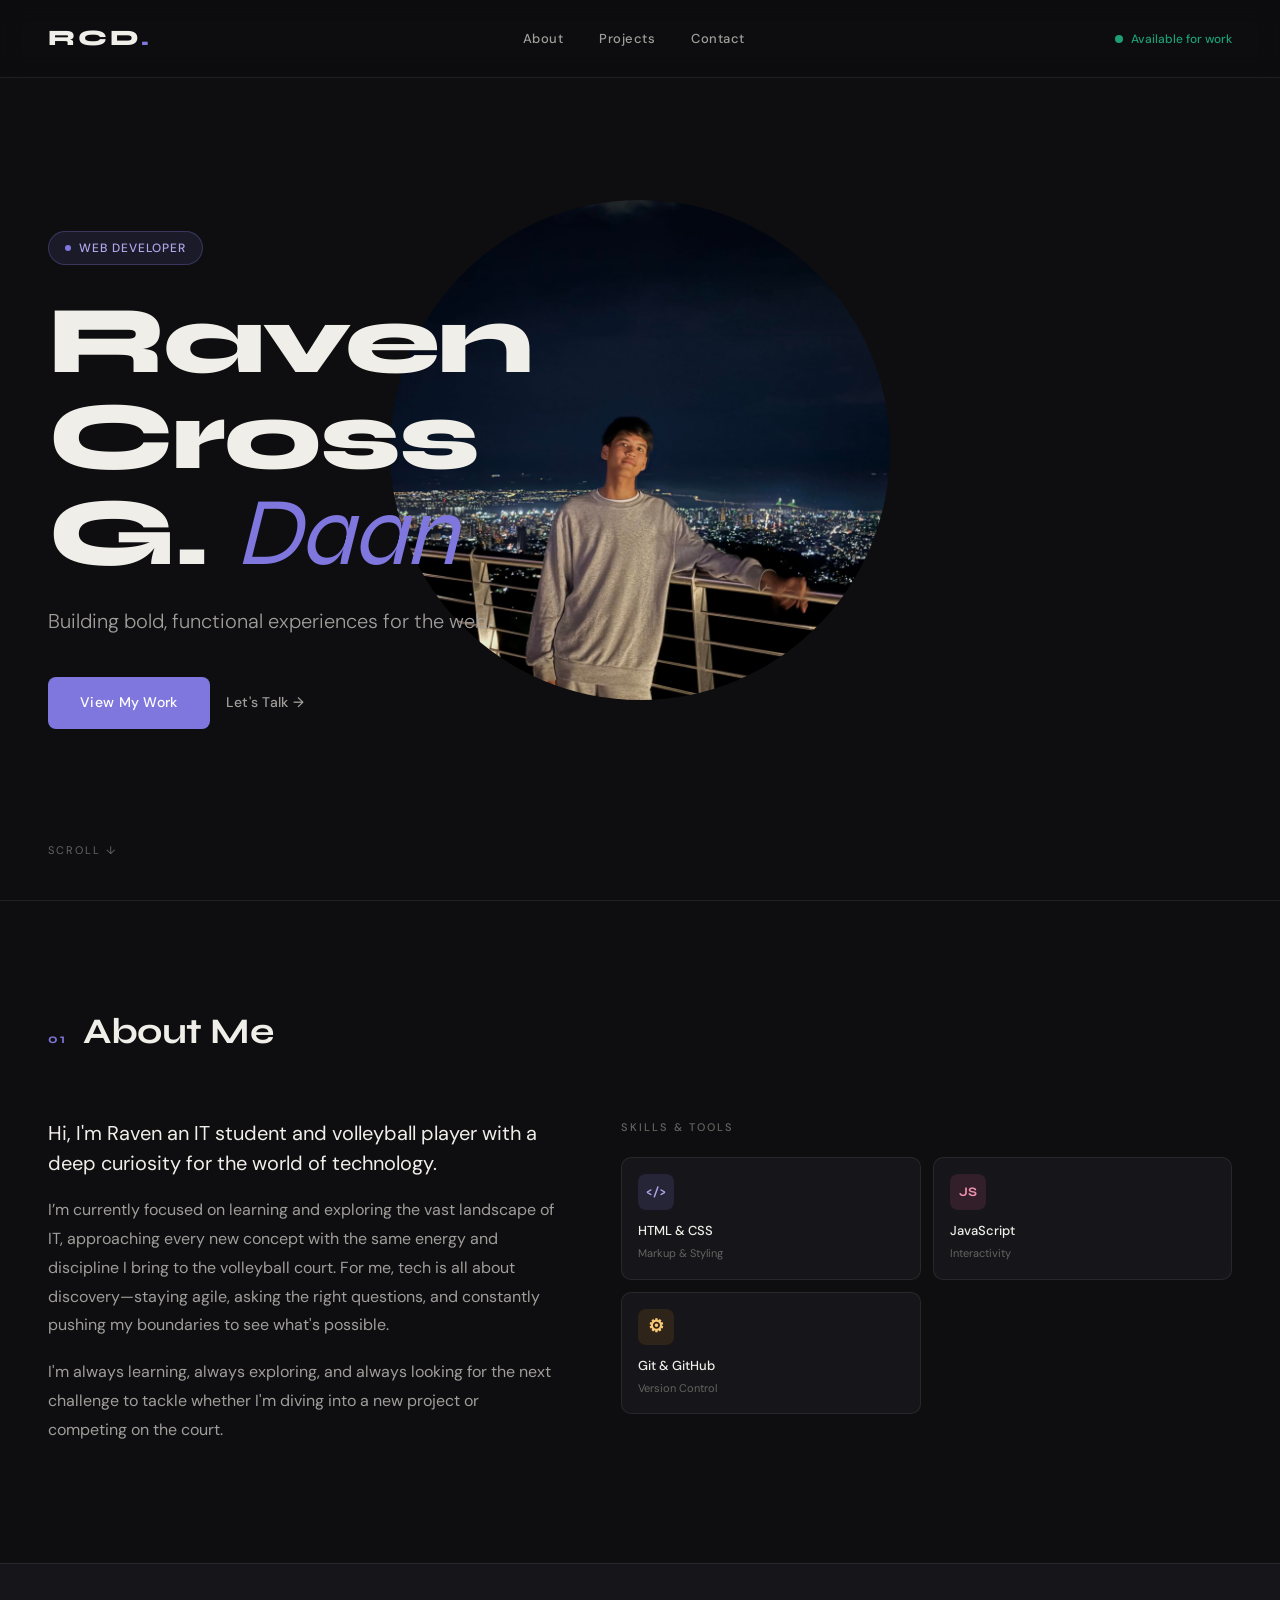
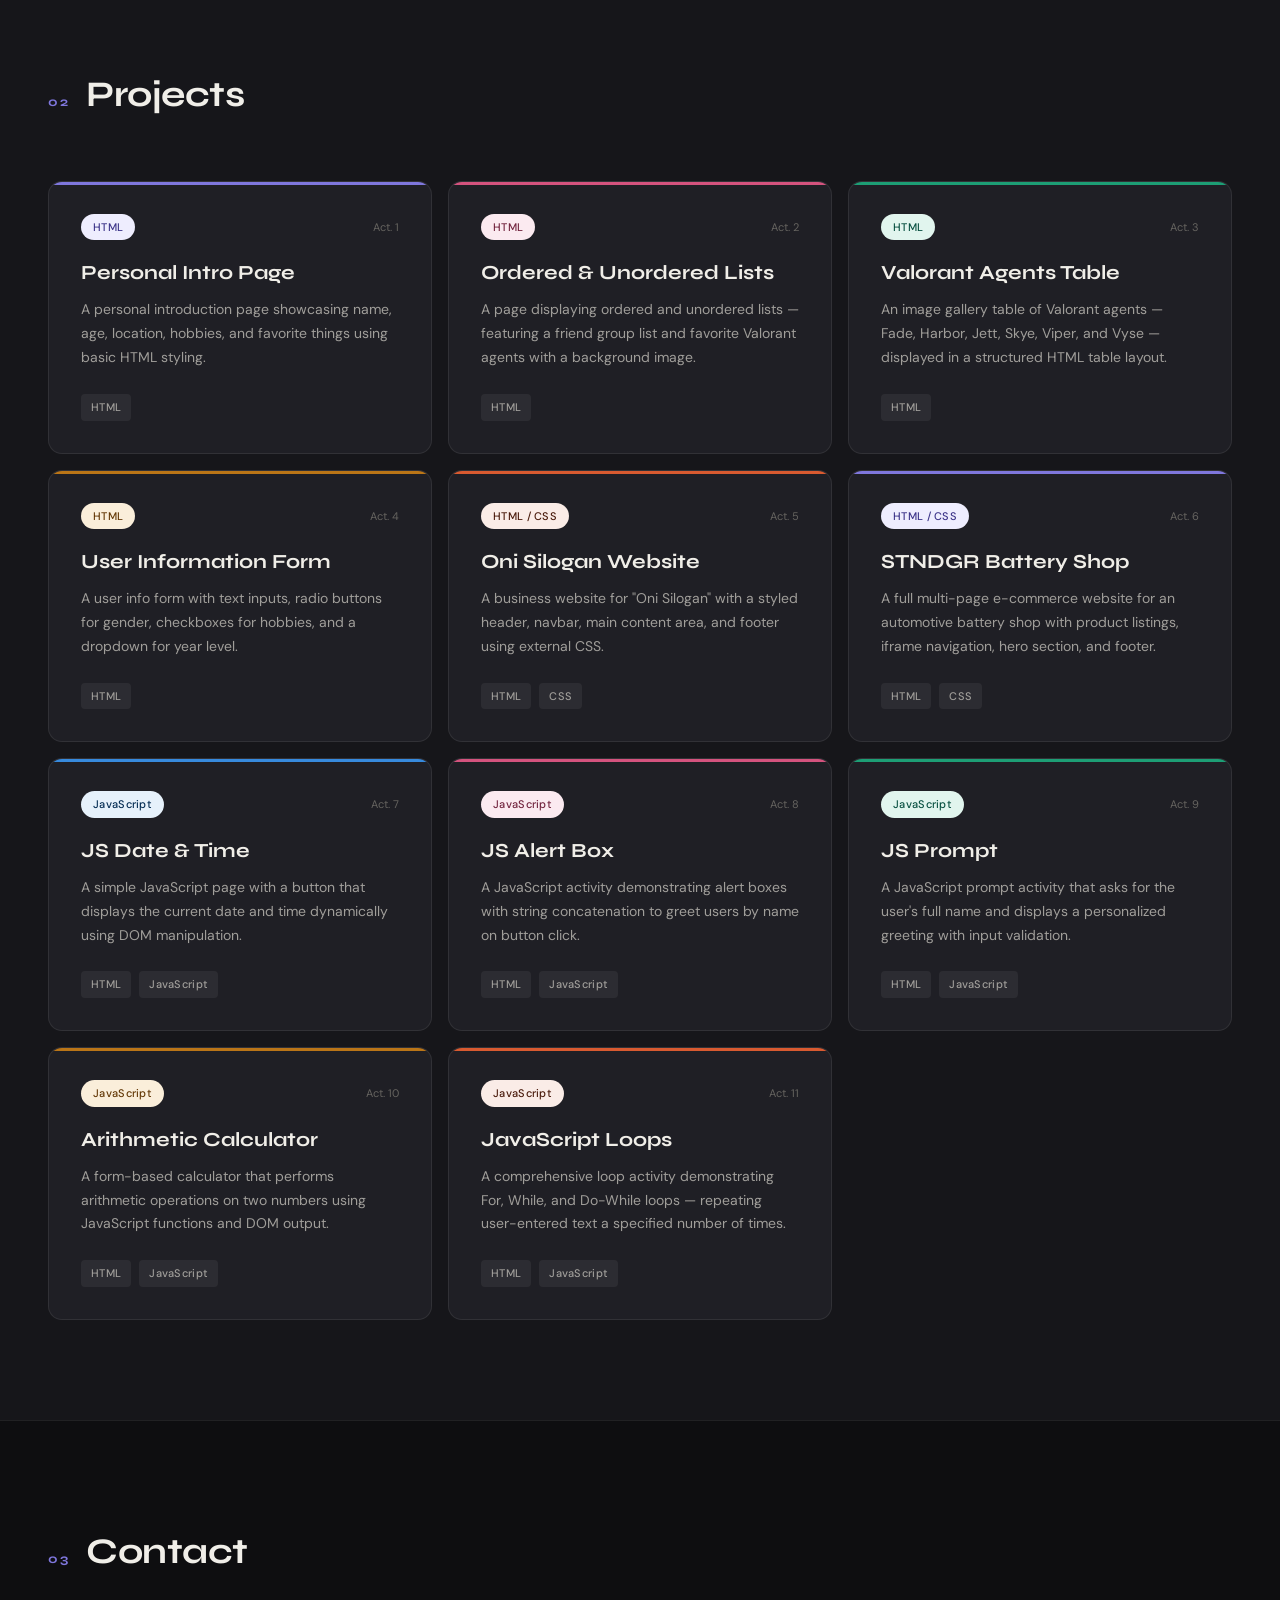
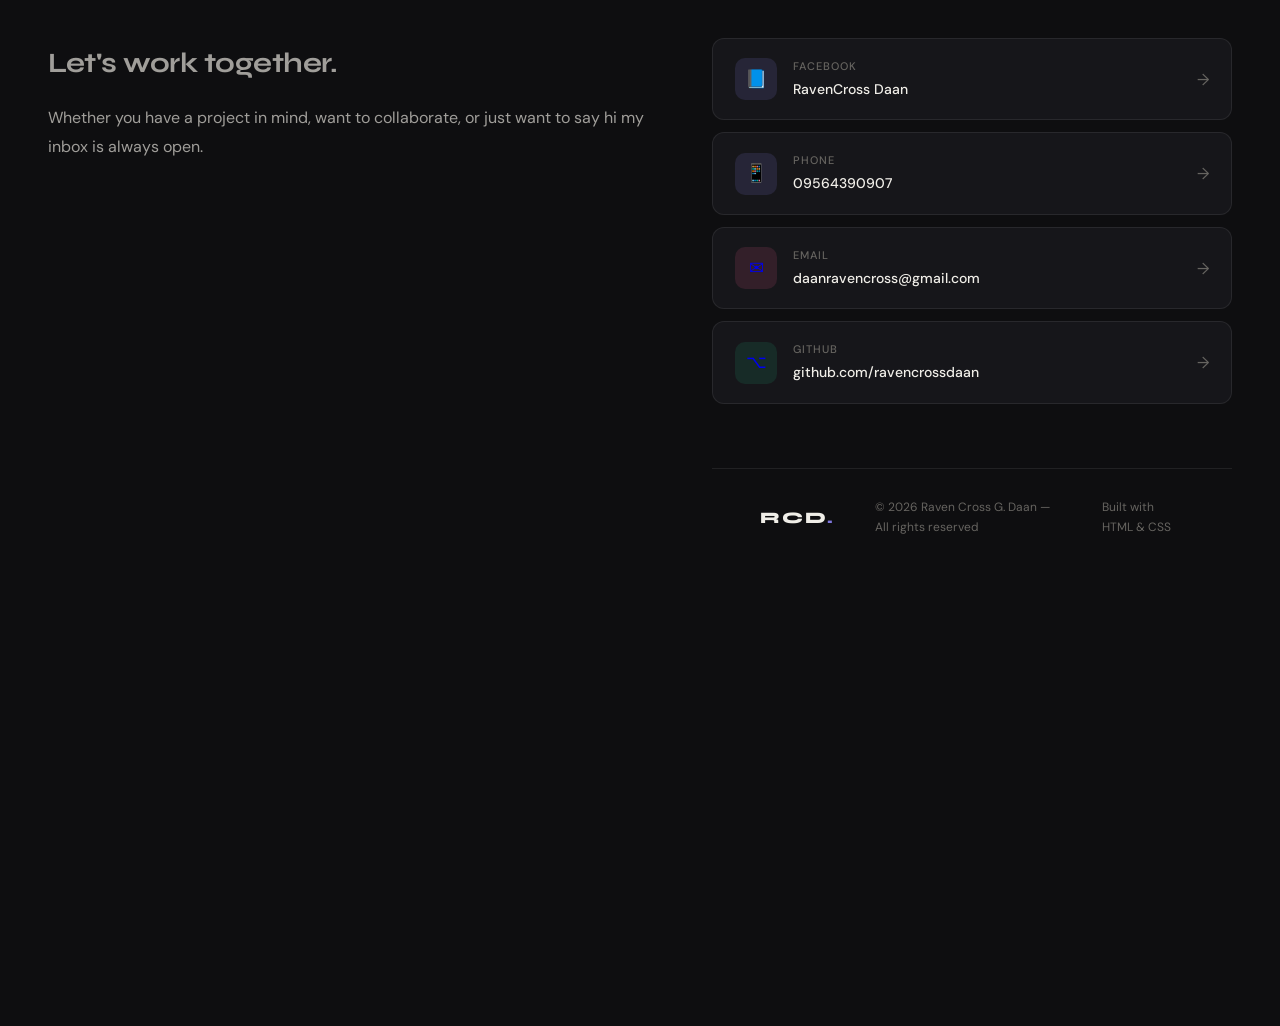
==== index.html @ c7cd6050 "Update index.html" ====
<!DOCTYPE html>
<html lang="en">
<head>
<meta charset="UTF-8">
<meta name="viewport" content="width=device-width, initial-scale=1.0">
<title>Raven Cross G. Daan — Web Developer</title>
<link rel="stylesheet" href="styles.css">
<link href="https://fonts.googleapis.com/css2?family=Syne:wght@400;500;600;700;800&family=DM+Sans:ital,wght@0,300;0,400;0,500;1,300&display=swap" rel="stylesheet">
</head>
<body>

<!-- NAVIGATION -->
<nav class="nav">
  <div class="nav-logo">RCD<span class="nav-dot">.</span></div>
  <div class="nav-links">
    <a href="#about">About</a>
    <a href="#projects">Projects</a>
    <a href="#contact">Contact</a>
  </div>
  <div class="nav-status">
    <span class="status-dot"></span> Available for work
  </div>
</nav>

<!-- HERO -->
<section class="hero" id="home">
  <div class="hero-bg-text">
    <img src="images/profile.jpg" alt="My Photo" style="width: 500px; height: 500px; border-radius: 200%; object-fit: cover;">
</div>
  <div class="hero-inner">
    <div class="hero-tag">
      <span class="tag-dot"></span> Web Developer
    </div>
    <h1 class="hero-title">
      <span class="line-1">Raven Cross</span>
      <span class="line-2">G. <em>Daan</em></span>
    </h1>
    <p class="hero-sub">Building bold, functional experiences for the web.</p>
    <div class="hero-actions">
      <a href="#projects" class="btn-main">View My Work</a>
      <a href="#contact" class="btn-ghost">Let's Talk →</a>
    </div>
  </div>
  <div class="hero-scroll-hint">scroll ↓</div>
</section>

<!-- ABOUT -->
<section class="section about-section" id="about">
  <div class="section-header">
    <span class="section-num">01</span>
    <h2 class="section-title">About Me</h2>
  </div>
  <div class="about-grid">
    <div class="about-text">
      <p class="about-lead">Hi, I'm Raven an IT student and volleyball player with a deep curiosity for the world of technology.</p>
      <p>I’m currently focused on learning and exploring the vast landscape of IT, approaching every new concept with the same energy and discipline I bring to the volleyball court. For me, tech is all about discovery—staying agile, asking the right questions, and constantly pushing my boundaries to see what's possible.</p>
      <p>I'm always learning, always exploring, and always looking for the next challenge to tackle whether I'm diving into a new project or competing on the court.</p>
    </div>
    <div class="skills-panel">
      <div class="skills-label">Skills & Tools</div>
      <div class="skills-grid">
        <div class="skill-item">
          <div class="skill-icon sk-purple">&#60;/&#62;</div>
          <div class="skill-name">HTML & CSS</div>
          <div class="skill-desc">Markup & Styling</div>
        </div>
        <div class="skill-item">
          <div class="skill-icon sk-pink">JS</div>
          <div class="skill-name">JavaScript</div>
          <div class="skill-desc">Interactivity</div>
        </div>
        <div class="skill-item">
          <div class="skill-icon sk-amber">⚙</div>
          <div class="skill-name">Git & GitHub</div>
          <div class="skill-desc">Version Control</div>
        </div>
      </div>
    </div>
  </div>
</section>

<!-- PROJECTS -->
<section class="section projects-section" id="projects">
  <div class="section-header">
    <span class="section-num">02</span>
    <h2 class="section-title">Projects</h2>
  </div>
  <div class="projects-grid">

    <a href="activity1.html" class="project-card">
      <div class="project-accent" style="background:#7F77DD;"></div>
      <div class="project-meta">
        <span class="project-tag" style="background:#EEEDFE;color:#3C3489;">HTML</span>
        <span class="project-year">Act. 1</span>
      </div>
      <h3 class="project-title">Personal Intro Page</h3>
      <p class="project-desc">A personal introduction page showcasing name, age, location, hobbies, and favorite things using basic HTML styling.</p>
      <div class="project-stack"><span>HTML</span></div>
    </a>

    <a href="activity2.html" class="project-card">
      <div class="project-accent" style="background:#D4537E;"></div>
      <div class="project-meta">
        <span class="project-tag" style="background:#FBEAF0;color:#72243E;">HTML</span>
        <span class="project-year">Act. 2</span>
      </div>
      <h3 class="project-title">Ordered & Unordered Lists</h3>
      <p class="project-desc">A page displaying ordered and unordered lists — featuring a friend group list and favorite Valorant agents with a background image.</p>
      <div class="project-stack"><span>HTML</span></div>
    </a>

    <a href="activity3.html" class="project-card">
      <div class="project-accent" style="background:#1D9E75;"></div>
      <div class="project-meta">
        <span class="project-tag" style="background:#E1F5EE;color:#085041;">HTML</span>
        <span class="project-year">Act. 3</span>
      </div>
      <h3 class="project-title">Valorant Agents Table</h3>
      <p class="project-desc">An image gallery table of Valorant agents — Fade, Harbor, Jett, Skye, Viper, and Vyse — displayed in a structured HTML table layout.</p>
      <div class="project-stack"><span>HTML</span></div>
    </a>

    <a href="activity4.html" class="project-card">
      <div class="project-accent" style="background:#BA7517;"></div>
      <div class="project-meta">
        <span class="project-tag" style="background:#FAEEDA;color:#633806;">HTML</span>
        <span class="project-year">Act. 4</span>
      </div>
      <h3 class="project-title">User Information Form</h3>
      <p class="project-desc">A user info form with text inputs, radio buttons for gender, checkboxes for hobbies, and a dropdown for year level.</p>
      <div class="project-stack"><span>HTML</span></div>
    </a>

    <a href="activity5.html" class="project-card">
      <div class="project-accent" style="background:#D85A30;"></div>
      <div class="project-meta">
        <span class="project-tag" style="background:#FAECE7;color:#4A1B0C;">HTML / CSS</span>
        <span class="project-year">Act. 5</span>
      </div>
      <h3 class="project-title">Oni Silogan Website</h3>
      <p class="project-desc">A business website for "Oni Silogan" with a styled header, navbar, main content area, and footer using external CSS.</p>
      <div class="project-stack"><span>HTML</span><span>CSS</span></div>
    </a>

    <a href="activity6.html" class="project-card">
      <div class="project-accent" style="background:#7F77DD;"></div>
      <div class="project-meta">
        <span class="project-tag" style="background:#EEEDFE;color:#3C3489;">HTML / CSS</span>
        <span class="project-year">Act. 6</span>
      </div>
      <h3 class="project-title">STNDGR Battery Shop</h3>
      <p class="project-desc">A full multi-page e-commerce website for an automotive battery shop with product listings, iframe navigation, hero section, and footer.</p>
      <div class="project-stack"><span>HTML</span><span>CSS</span></div>
    </a>

    <a href="activity7.html" class="project-card">
      <div class="project-accent" style="background:#378ADD;"></div>
      <div class="project-meta">
        <span class="project-tag" style="background:#E6F1FB;color:#042C53;">JavaScript</span>
        <span class="project-year">Act. 7</span>
      </div>
      <h3 class="project-title">JS Date & Time</h3>
      <p class="project-desc">A simple JavaScript page with a button that displays the current date and time dynamically using DOM manipulation.</p>
      <div class="project-stack"><span>HTML</span><span>JavaScript</span></div>
    </a>

    <a href="activity8.html" class="project-card">
      <div class="project-accent" style="background:#D4537E;"></div>
      <div class="project-meta">
        <span class="project-tag" style="background:#FBEAF0;color:#72243E;">JavaScript</span>
        <span class="project-year">Act. 8</span>
      </div>
      <h3 class="project-title">JS Alert Box</h3>
      <p class="project-desc">A JavaScript activity demonstrating alert boxes with string concatenation to greet users by name on button click.</p>
      <div class="project-stack"><span>HTML</span><span>JavaScript</span></div>
    </a>

    <a href="activity9.html" class="project-card">
      <div class="project-accent" style="background:#1D9E75;"></div>
      <div class="project-meta">
        <span class="project-tag" style="background:#E1F5EE;color:#085041;">JavaScript</span>
        <span class="project-year">Act. 9</span>
      </div>
      <h3 class="project-title">JS Prompt</h3>
      <p class="project-desc">A JavaScript prompt activity that asks for the user's full name and displays a personalized greeting with input validation.</p>
      <div class="project-stack"><span>HTML</span><span>JavaScript</span></div>
    </a>

    <a href="activity10.html" class="project-card">
      <div class="project-accent" style="background:#BA7517;"></div>
      <div class="project-meta">
        <span class="project-tag" style="background:#FAEEDA;color:#633806;">JavaScript</span>
        <span class="project-year">Act. 10</span>
      </div>
      <h3 class="project-title">Arithmetic Calculator</h3>
      <p class="project-desc">A form-based calculator that performs arithmetic operations on two numbers using JavaScript functions and DOM output.</p>
      <div class="project-stack"><span>HTML</span><span>JavaScript</span></div>
    </a>

    <a href="activity11.html" class="project-card">
      <div class="project-accent" style="background:#D85A30;"></div>
      <div class="project-meta">
        <span class="project-tag" style="background:#FAECE7;color:#4A1B0C;">JavaScript</span>
        <span class="project-year">Act. 11</span>
      </div>
      <h3 class="project-title">JavaScript Loops</h3>
      <p class="project-desc">A comprehensive loop activity demonstrating For, While, and Do-While loops — repeating user-entered text a specified number of times.</p>
      <div class="project-stack"><span>HTML</span><span>JavaScript</span></div>
    </a>

  </div>
</section>

<!-- CONTACT -->
<section class="section contact-section" id="contact">
  <div class="section-header">
    <span class="section-num">03</span>
    <h2 class="section-title">Contact</h2>
  </div>
  <div class="contact-grid">
    <div class="contact-text">
      <p class="contact-lead">Let's work together.</p>
      <p>Whether you have a project in mind, want to collaborate, or just want to say hi my inbox is always open.</p>
    </div>

<div class="contact-links">
  <a href="https://www.facebook.com/ravencross.daan" target="_blank" class="contact-card">
    <div class="contact-icon ci-purple">📘</div>
    <div class="contact-info">
      <span class="contact-label">Facebook</span>
      <span class="contact-value">RavenCross Daan</span>
    </div>
    <div class="contact-arrow">→</div>
  </a>
  <a href="tel:09564390907" class="contact-card">
    <div class="contact-icon ci-purple">📱</div>
    <div class="contact-info">
      <span class="contact-label">Phone</span>
      <span class="contact-value">09564390907</span>
    </div>
    <div class="contact-arrow">→</div>
  </a>
  <a href="mailto:daanravencross@gmail.com" class="contact-card">
    <div class="contact-icon ci-pink">✉</div>
    <div class="contact-info">
      <span class="contact-label">Email</span>
      <span class="contact-value">daanravencross@gmail.com</span>
    </div>
    <div class="contact-arrow">→</div>
  </a>
  <a href="https://github.com/ravencrossdaan" target="_blank" class="contact-card">
    <div class="contact-icon ci-teal">⌥</div>
    <div class="contact-info">
      <span class="contact-label">GitHub</span>
      <span class="contact-value">github.com/ravencrossdaan</span>
    </div>
    <div class="contact-arrow">→</div>
  </a>
</div>
    <div class="map-wrapper">
  <iframe src="https://www.google.com/maps/embed?pb=!1m18!1m12!1m3!1d3927.8048504054173!2d123.67269767479523!3d10.115054189996277!2m3!1f0!2f0!3f0!3m2!1i1024!2i768!4f13.1!3m3!1m2!1s0x33a97dbc91348647%3A0x1db8b94921f62734!2sSTNDGR%20BATTERY%20SHOP!5e0!3m2!1sen!2sph!4v1778658254112!5m2!1sen!2sph" width="600" height="450" style="border:0;" allowfullscreen="" loading="lazy" referrerpolicy="no-referrer-when-downgrade"></iframe>
</div>
<!-- FOOTER -->
<footer class="footer">
  <div class="footer-inner">
    <span class="footer-logo">RCD<span class="nav-dot">.</span></span>
    <span class="footer-copy">© 2026 Raven Cross G. Daan — All rights reserved</span>
    <span class="footer-made">Built with HTML & CSS</span>
  </div>
</footer>
    
<script>
  // Smooth scroll
  document.querySelectorAll('a[href^="#"]').forEach(a => {
    a.addEventListener('click', e => {
      e.preventDefault();
      document.querySelector(a.getAttribute('href')).scrollIntoView({ behavior: 'smooth' });
    });
  });

  // Fade-in on scroll
  const observer = new IntersectionObserver((entries) => {
    entries.forEach(e => { if (e.isIntersecting) e.target.classList.add('visible'); });
  }, { threshold: 0.1 });
  document.querySelectorAll('.section, .project-card, .skill-item, .contact-card').forEach(el => {
    el.classList.add('fade-in');
    observer.observe(el);
  });
</script>

</body>
</html>
---- styles.css ----
/* ===========================
   RAVEN CROSS G. DAAN — PORTFOLIO
   styles.css
=========================== */

/* RESET & BASE */
*, *::before, *::after { margin: 0; padding: 0; box-sizing: border-box; }

:root {
  --purple:    #7F77DD;
  --purple-lt: #EEEDFE;
  --purple-dk: #3C3489;
  --pink:      #D4537E;
  --pink-lt:   #FBEAF0;
  --pink-dk:   #72243E;
  --teal:      #1D9E75;
  --teal-lt:   #E1F5EE;
  --teal-dk:   #085041;
  --amber:     #BA7517;
  --amber-lt:  #FAEEDA;
  --coral:     #D85A30;
  --coral-lt:  #FAECE7;
  --blue:      #378ADD;
  --blue-lt:   #E6F1FB;
  --bg:        #0e0e10;
  --bg2:       #16161a;
  --bg3:       #1f1f25;
  --border:    rgba(255,255,255,0.08);
  --text:      #f0eee8;
  --text-muted:#a09e9a;
  --text-dim:  #666460;
}

html { scroll-behavior: smooth; }

body {
  font-family: 'DM Sans', sans-serif;
  background: var(--bg);
  color: var(--text);
  line-height: 1.7;
  font-size: 16px;
  overflow-x: hidden;
}

/* SCROLL BAR */
::-webkit-scrollbar { width: 4px; }
::-webkit-scrollbar-track { background: var(--bg); }
::-webkit-scrollbar-thumb { background: var(--purple); border-radius: 2px; }

/* ===========================
   NAVIGATION
=========================== */
.nav {
  position: fixed;
  top: 0; left: 0; right: 0;
  z-index: 100;
  display: flex;
  align-items: center;
  justify-content: space-between;
  padding: 20px 48px;
  background: rgba(14,14,16,0.85);
  backdrop-filter: blur(12px);
  border-bottom: 0.5px solid var(--border);
}

.nav-logo {
  font-family: 'Syne', sans-serif;
  font-size: 22px;
  font-weight: 800;
  letter-spacing: 3px;
  color: var(--text);
}

.nav-dot { color: var(--purple); }

.nav-links {
  display: flex;
  gap: 36px;
}

.nav-links a {
  font-size: 13px;
  font-weight: 500;
  color: var(--text-muted);
  text-decoration: none;
  letter-spacing: 0.5px;
  transition: color 0.2s;
}

.nav-links a:hover { color: var(--text); }

.nav-status {
  display: flex;
  align-items: center;
  gap: 8px;
  font-size: 12px;
  color: var(--teal);
  font-weight: 500;
}

.status-dot {
  width: 8px;
  height: 8px;
  background: var(--teal);
  border-radius: 50%;
  animation: pulse 2s infinite;
}

@keyframes pulse {
  0%, 100% { opacity: 1; transform: scale(1); }
  50%       { opacity: 0.5; transform: scale(1.3); }
}

/* ===========================
   HERO
=========================== */
.hero-bg-text {
    display: flex;
    justify-content: center;
    align-items: center;
}
.hero {
  position: relative;
  min-height: 100vh;
  display: flex;
  align-items: center;
  padding: 140px 48px 80px;
  overflow: hidden;
}

.hero-bg-text {
  position: absolute;
  left: 50%;                  
  transform: translate(-50%, -50%);  
  top: 50%;
  font-family: 'Syne', sans-serif;
  font-size: 280px;
  font-weight: 800;
  color: rgba(127,119,221,0.04);
  letter-spacing: -10px;
  user-select: none;
  pointer-events: none;
  line-height: 1;
}

.hero-inner { position: relative; z-index: 2; max-width: 800px; }

.hero-tag {
  display: inline-flex;
  align-items: center;
  gap: 8px;
  background: rgba(127,119,221,0.12);
  border: 0.5px solid rgba(127,119,221,0.3);
  color: #AFA9EC;
  font-size: 12px;
  font-weight: 500;
  padding: 6px 16px;
  border-radius: 20px;
  margin-bottom: 28px;
  letter-spacing: 1px;
  text-transform: uppercase;
}

.tag-dot {
  width: 6px; height: 6px;
  background: var(--purple);
  border-radius: 50%;
}

.hero-title {
  font-family: 'Syne', sans-serif;
  font-size: clamp(52px, 8vw, 96px);
  font-weight: 800;
  line-height: 1.0;
  letter-spacing: -2px;
  margin-bottom: 24px;
}

.hero-title .line-1 { display: block; color: var(--text); }

.hero-title .line-2 {
  display: block;
  color: var(--text);
}

.hero-title em {
  font-style: italic;
  font-weight: 400;
  color: var(--purple);
}

.hero-sub {
  font-size: 20px;
  color: var(--text-muted);
  font-weight: 300;
  margin-bottom: 40px;
  max-width: 480px;
  line-height: 1.6;
}

.hero-actions { display: flex; gap: 16px; align-items: center; }

.btn-main {
  background: var(--purple);
  color: white;
  padding: 14px 32px;
  border-radius: 8px;
  font-size: 14px;
  font-weight: 500;
  text-decoration: none;
  letter-spacing: 0.3px;
  transition: background 0.2s, transform 0.2s;
  display: inline-block;
}

.btn-main:hover { background: #534AB7; transform: translateY(-2px); }

.btn-ghost {
  color: var(--text-muted);
  font-size: 14px;
  font-weight: 500;
  text-decoration: none;
  transition: color 0.2s;
  letter-spacing: 0.3px;
}

.btn-ghost:hover { color: var(--text); }

.hero-scroll-hint {
  position: absolute;
  bottom: 40px;
  left: 48px;
  font-size: 11px;
  color: var(--text-dim);
  letter-spacing: 2px;
  text-transform: uppercase;
}

/* ===========================
   SECTIONS
=========================== */
.section {
  padding: 100px 48px;
  border-top: 0.5px solid var(--border);
}

.section-header {
  display: flex;
  align-items: baseline;
  gap: 16px;
  margin-bottom: 56px;
}

.section-num {
  font-family: 'Syne', sans-serif;
  font-size: 13px;
  color: var(--purple);
  font-weight: 700;
  letter-spacing: 2px;
}

.section-title {
  font-family: 'Syne', sans-serif;
  font-size: 36px;
  font-weight: 700;
  letter-spacing: -0.5px;
  color: var(--text);
}

/* ===========================
   ABOUT
=========================== */
.about-grid {
  display: grid;
  grid-template-columns: 1fr 1.2fr;
  gap: 64px;
  align-items: start;
}

.about-text p {
  color: var(--text-muted);
  line-height: 1.8;
  margin-bottom: 18px;
  font-size: 16px;
}

.about-lead {
  font-size: 20px !important;
  color: var(--text) !important;
  font-weight: 400;
  line-height: 1.5 !important;
}

.skills-label {
  font-size: 11px;
  font-weight: 500;
  letter-spacing: 2px;
  text-transform: uppercase;
  color: var(--text-dim);
  margin-bottom: 20px;
}

.skills-grid {
  display: grid;
  grid-template-columns: 1fr 1fr;
  gap: 12px;
}

.skill-item {
  background: var(--bg2);
  border: 0.5px solid var(--border);
  border-radius: 10px;
  padding: 16px;
  transition: border-color 0.2s, transform 0.2s;
}

.skill-item:hover {
  border-color: rgba(127,119,221,0.4);
  transform: translateY(-2px);
}

.skill-icon {
  width: 36px; height: 36px;
  border-radius: 8px;
  display: flex; align-items: center; justify-content: center;
  font-size: 13px; font-weight: 700;
  margin-bottom: 10px;
  font-family: 'Syne', monospace;
}

.sk-purple { background: rgba(127,119,221,0.15); color: #AFA9EC; }
.sk-pink   { background: rgba(212,83,126,0.15);  color: #ED93B1; }
.sk-teal   { background: rgba(29,158,117,0.15);  color: #5DCAA5; font-size:16px; }
.sk-amber  { background: rgba(186,117,23,0.15);  color: #FAC775; font-size:18px; }
.sk-coral  { background: rgba(216,90,48,0.15);   color: #F0997B; font-size:16px; }
.sk-blue   { background: rgba(55,138,221,0.15);  color: #85B7EB; }

.skill-name {
  font-size: 13px;
  font-weight: 500;
  color: var(--text);
  margin-bottom: 2px;
}

.skill-desc {
  font-size: 11px;
  color: var(--text-dim);
}

/* ===========================
   PROJECTS
=========================== */
.projects-section { background: var(--bg2); }

.projects-grid {
  display: grid;
  grid-template-columns: repeat(3, 1fr);
  gap: 16px;
}

.project-card {
  background: var(--bg3);
  border: 0.5px solid var(--border);
  border-radius: 14px;
  padding: 32px;
  position: relative;
  overflow: hidden;
  transition: transform 0.2s, border-color 0.2s;
}

.project-card:hover {
  transform: translateY(-4px);
  border-color: rgba(255,255,255,0.16);
}

.project-accent {
  position: absolute;
  top: 0; left: 0;
  width: 100%; height: 3px;
}

.project-meta {
  display: flex;
  align-items: center;
  justify-content: space-between;
  margin-bottom: 20px;
}

.project-tag {
  font-size: 11px;
  font-weight: 500;
  padding: 4px 12px;
  border-radius: 20px;
  letter-spacing: 0.3px;
}

.project-year {
  font-size: 11px;
  color: var(--text-dim);
}

.project-title {
  font-family: 'Syne', sans-serif;
  font-size: 20px;
  font-weight: 700;
  color: var(--text);
  margin-bottom: 12px;
  line-height: 1.3;
}

.project-desc {
  font-size: 14px;
  color: var(--text-muted);
  line-height: 1.7;
  margin-bottom: 24px;
}

.project-stack {
  display: flex;
  gap: 8px;
  flex-wrap: wrap;
}

.project-stack span {
  font-size: 11px;
  background: rgba(255,255,255,0.06);
  color: var(--text-muted);
  padding: 4px 10px;
  border-radius: 4px;
  font-weight: 500;
  letter-spacing: 0.3px;
}

.project-placeholder .project-title { color: var(--text-muted); }

.btn-ghost-sm {
  font-size: 13px;
  color: var(--teal);
  text-decoration: none;
  font-weight: 500;
  transition: opacity 0.2s;
}

.btn-ghost-sm:hover { opacity: 0.7; }

/* ===========================
   CONTACT
=========================== */
.contact-grid {
  display: grid;
  grid-template-columns: 1fr 1.5fr;
  gap: 64px;
  align-items: start;
}

.contact-lead {
  font-family: 'Syne', sans-serif;
  font-size: 28px;
  font-weight: 700;
  color: var(--text);
  margin-bottom: 16px;
  letter-spacing: -0.5px;
}

.contact-text p {
  color: var(--text-muted);
  line-height: 1.8;
}

.contact-links { display: flex; flex-direction: column; gap: 12px; }

.contact-card {
  display: flex;
  align-items: center;
  gap: 16px;
  background: var(--bg2);
  border: 0.5px solid var(--border);
  border-radius: 12px;
  padding: 18px 22px;
  text-decoration: none;
  transition: border-color 0.2s, transform 0.2s;
}

.contact-card:hover {
  border-color: rgba(255,255,255,0.2);
  transform: translateX(4px);
}

.contact-icon {
  width: 42px; height: 42px;
  border-radius: 10px;
  display: flex; align-items: center; justify-content: center;
  font-size: 18px;
  flex-shrink: 0;
}

.ci-purple { background: rgba(127,119,221,0.15); }
.ci-pink   { background: rgba(212,83,126,0.15); }
.ci-teal   { background: rgba(29,158,117,0.15); }

.contact-info {
  flex: 1;
  display: flex;
  flex-direction: column;
  gap: 2px;
}

.contact-label {
  font-size: 11px;
  color: var(--text-dim);
  text-transform: uppercase;
  letter-spacing: 1px;
  font-weight: 500;
}

.contact-value {
  font-size: 14px;
  font-weight: 500;
  color: var(--text);
}

.contact-arrow {
  color: var(--text-dim);
  font-size: 16px;
  transition: color 0.2s;
}

.contact-card:hover .contact-arrow { color: var(--text); }

/* ===========================
   FOOTER
=========================== */
.footer {
  border-top: 0.5px solid var(--border);
  padding: 28px 48px;
}

.footer-inner {
  display: flex;
  align-items: center;
  justify-content: center;  
  gap: 40px;                
}

.footer-logo {
  font-family: 'Syne', sans-serif;
  font-size: 16px;
  font-weight: 800;
  letter-spacing: 2px;
}

.footer-copy, .footer-made {
  font-size: 12px;
  color: var(--text-dim);
}

/* ===========================
   ANIMATIONS
=========================== */
.fade-in {
  opacity: 0;
  transform: translateY(24px);
  transition: opacity 0.6s ease, transform 0.6s ease;
}

.fade-in.visible {
  opacity: 1;
  transform: translateY(0);
}

/* ===========================
   RESPONSIVE
=========================== */
@media (max-width: 900px) {
  .nav { padding: 16px 24px; }
  .nav-status { display: none; }
  .hero { padding: 120px 24px 60px; }
  .hero-bg-text { font-size: 140px; right: -20px; }
  .section { padding: 72px 24px; }
  .about-grid { grid-template-columns: 1fr; gap: 40px; }
  .projects-grid { grid-template-columns: 1fr; }
  .contact-grid { grid-template-columns: 1fr; gap: 40px; }
  .footer-inner { flex-direction: column; gap: 8px; text-align: center; }
  .footer { padding: 24px; }
}

@media (max-width: 600px) {
  .nav-links { display: none; }
  .hero-title { font-size: 48px; letter-spacing: -1px; }
  .skills-grid { grid-template-columns: 1fr; }
}

/* CLICKABLE PROJECT CARDS */
a.project-card {
  display: block;
  text-decoration: none;
  color: inherit;
  cursor: pointer;
}

a.project-card:hover {
  transform: translateY(-4px);
  border-color: rgba(255,255,255,0.16);
}
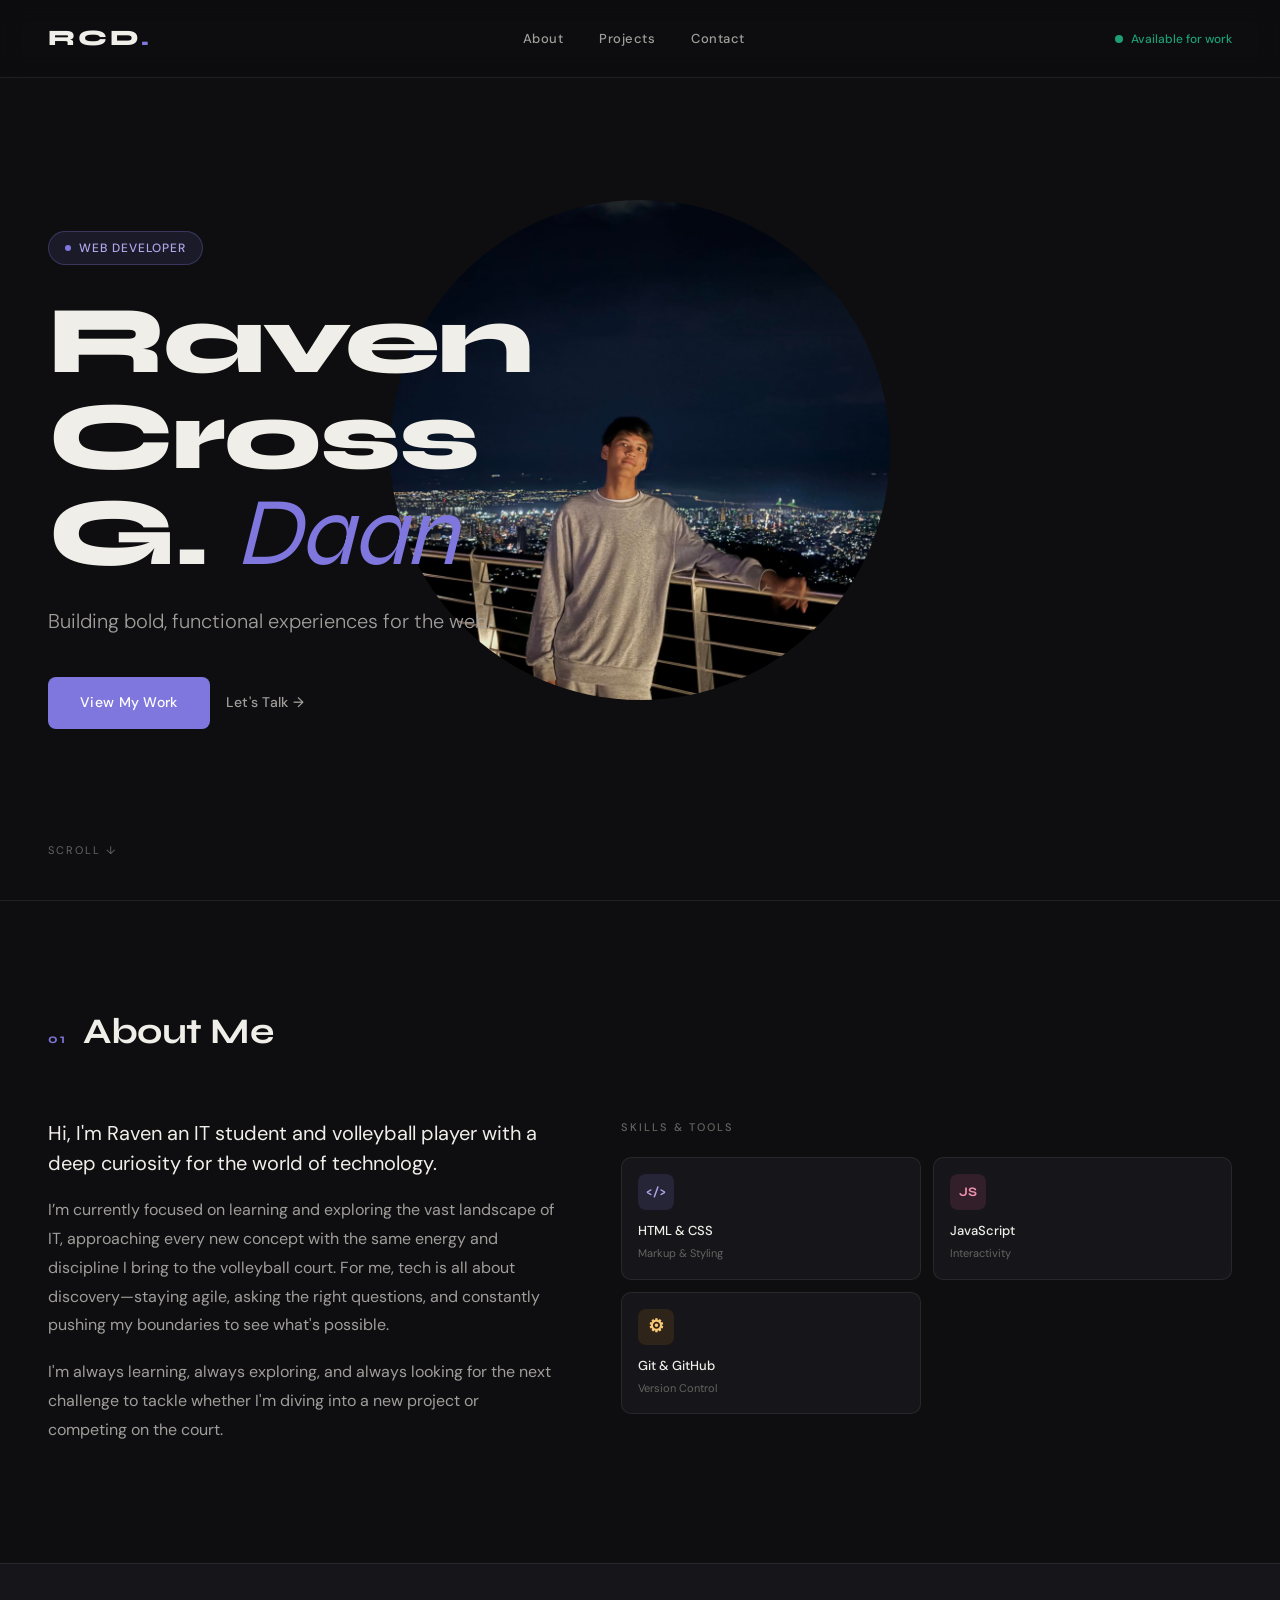
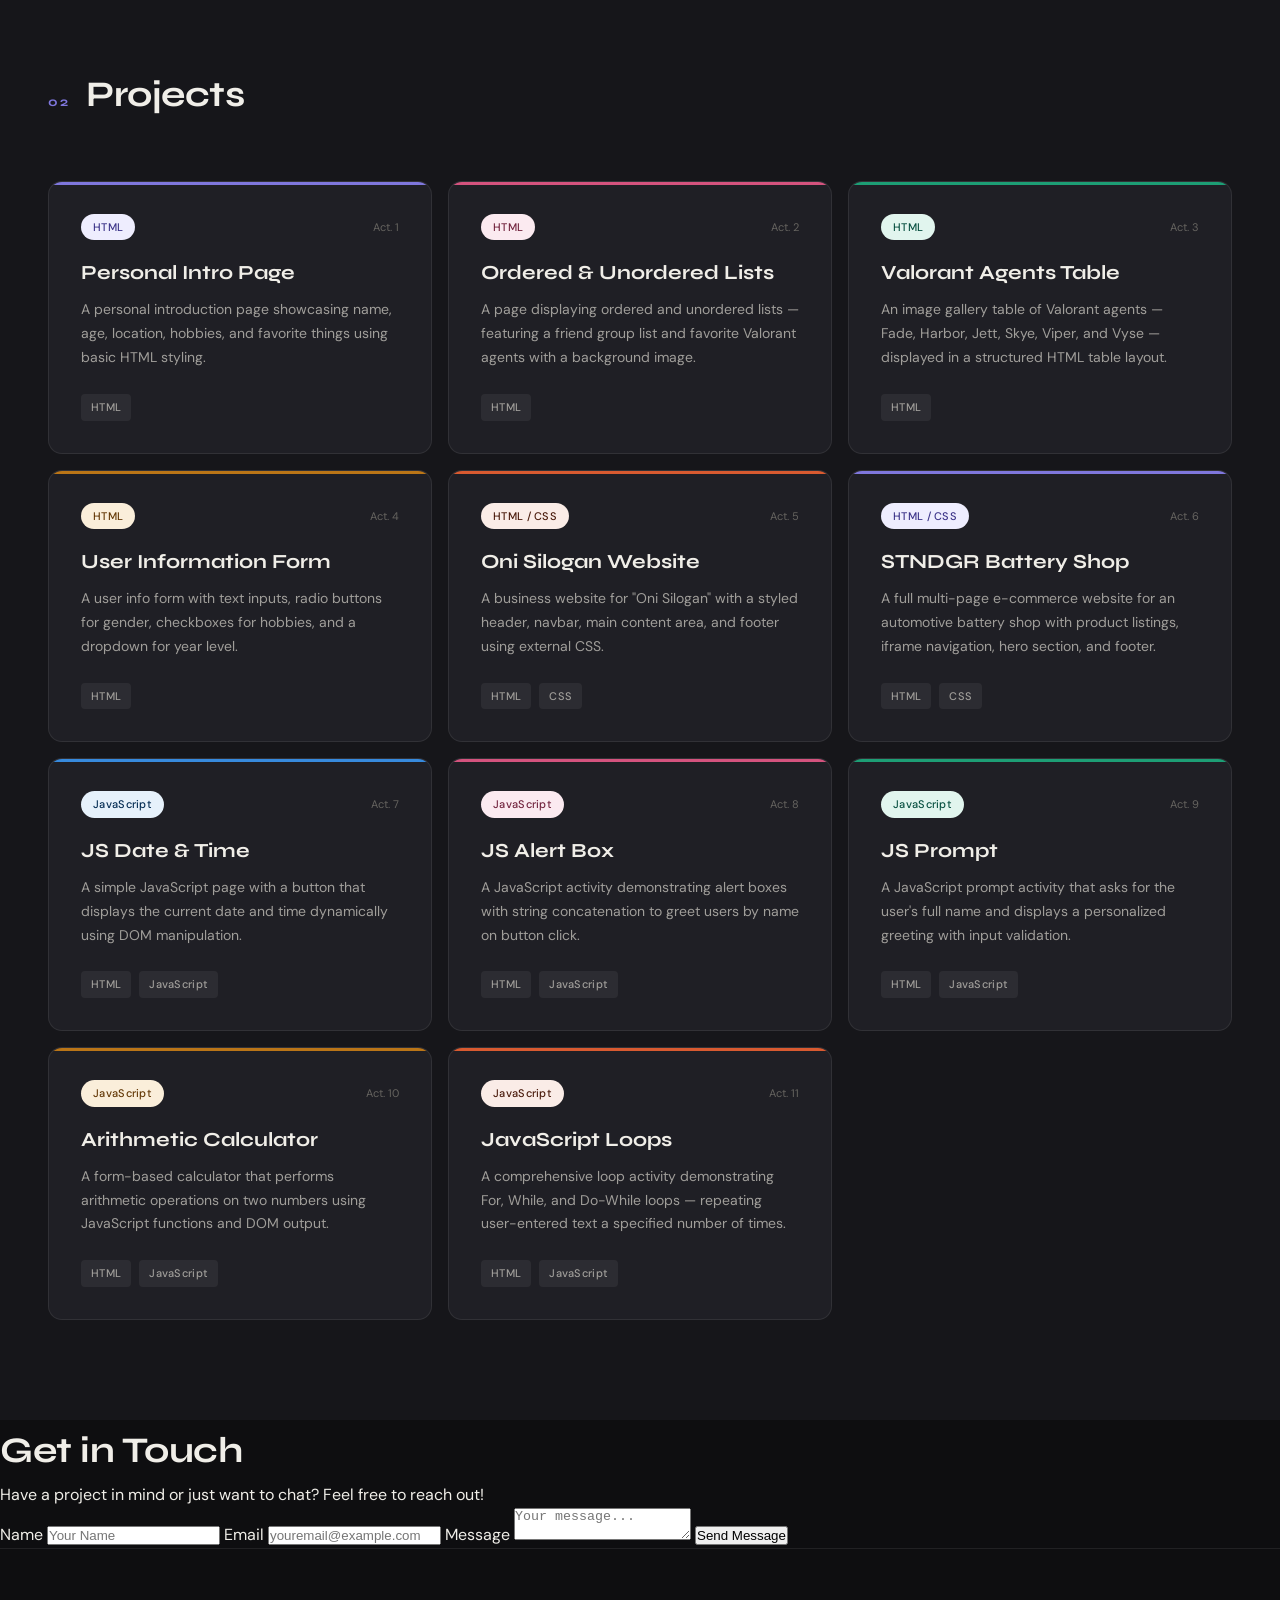
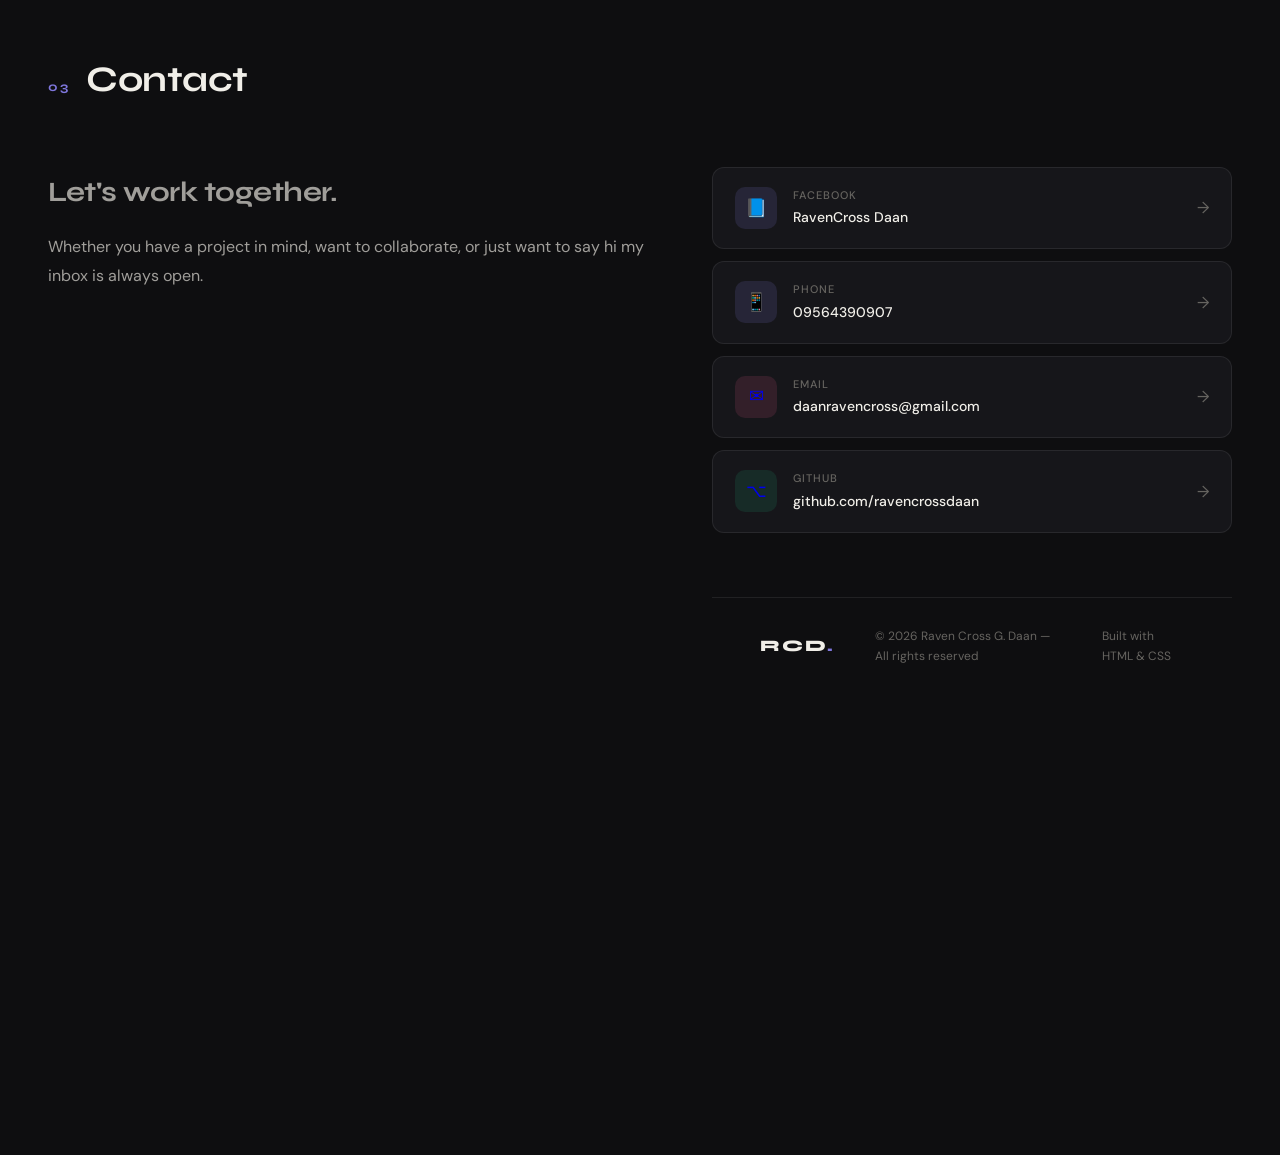
==== commit 66b6838f: "Update index.html" ====
--- a/index.html
+++ b/index.html
@@ -212,6 +212,29 @@
 </section>
 
 <!-- CONTACT -->
+
+<section id="contact" class="contact">
+<h2 class="section-title">Get in Touch</h2>
+ 
+  <div class="contact-container">
+ 
+    <!-- LEFT: FORM -->
+<div class="contact-form">
+<p>Have a project in mind or just want to chat? Feel free to reach out!</p>
+ 
+      <form>
+<label>Name</label>
+<input type="text" placeholder="Your Name">
+ 
+        <label>Email</label>
+<input type="email" placeholder="youremail@example.com">
+ 
+        <label>Message</label>
+<textarea placeholder="Your message..."></textarea>
+ 
+        <button type="submit">Send Message</button>
+</form>
+</div>
 <section class="section contact-section" id="contact">
   <div class="section-header">
     <span class="section-num">03</span>
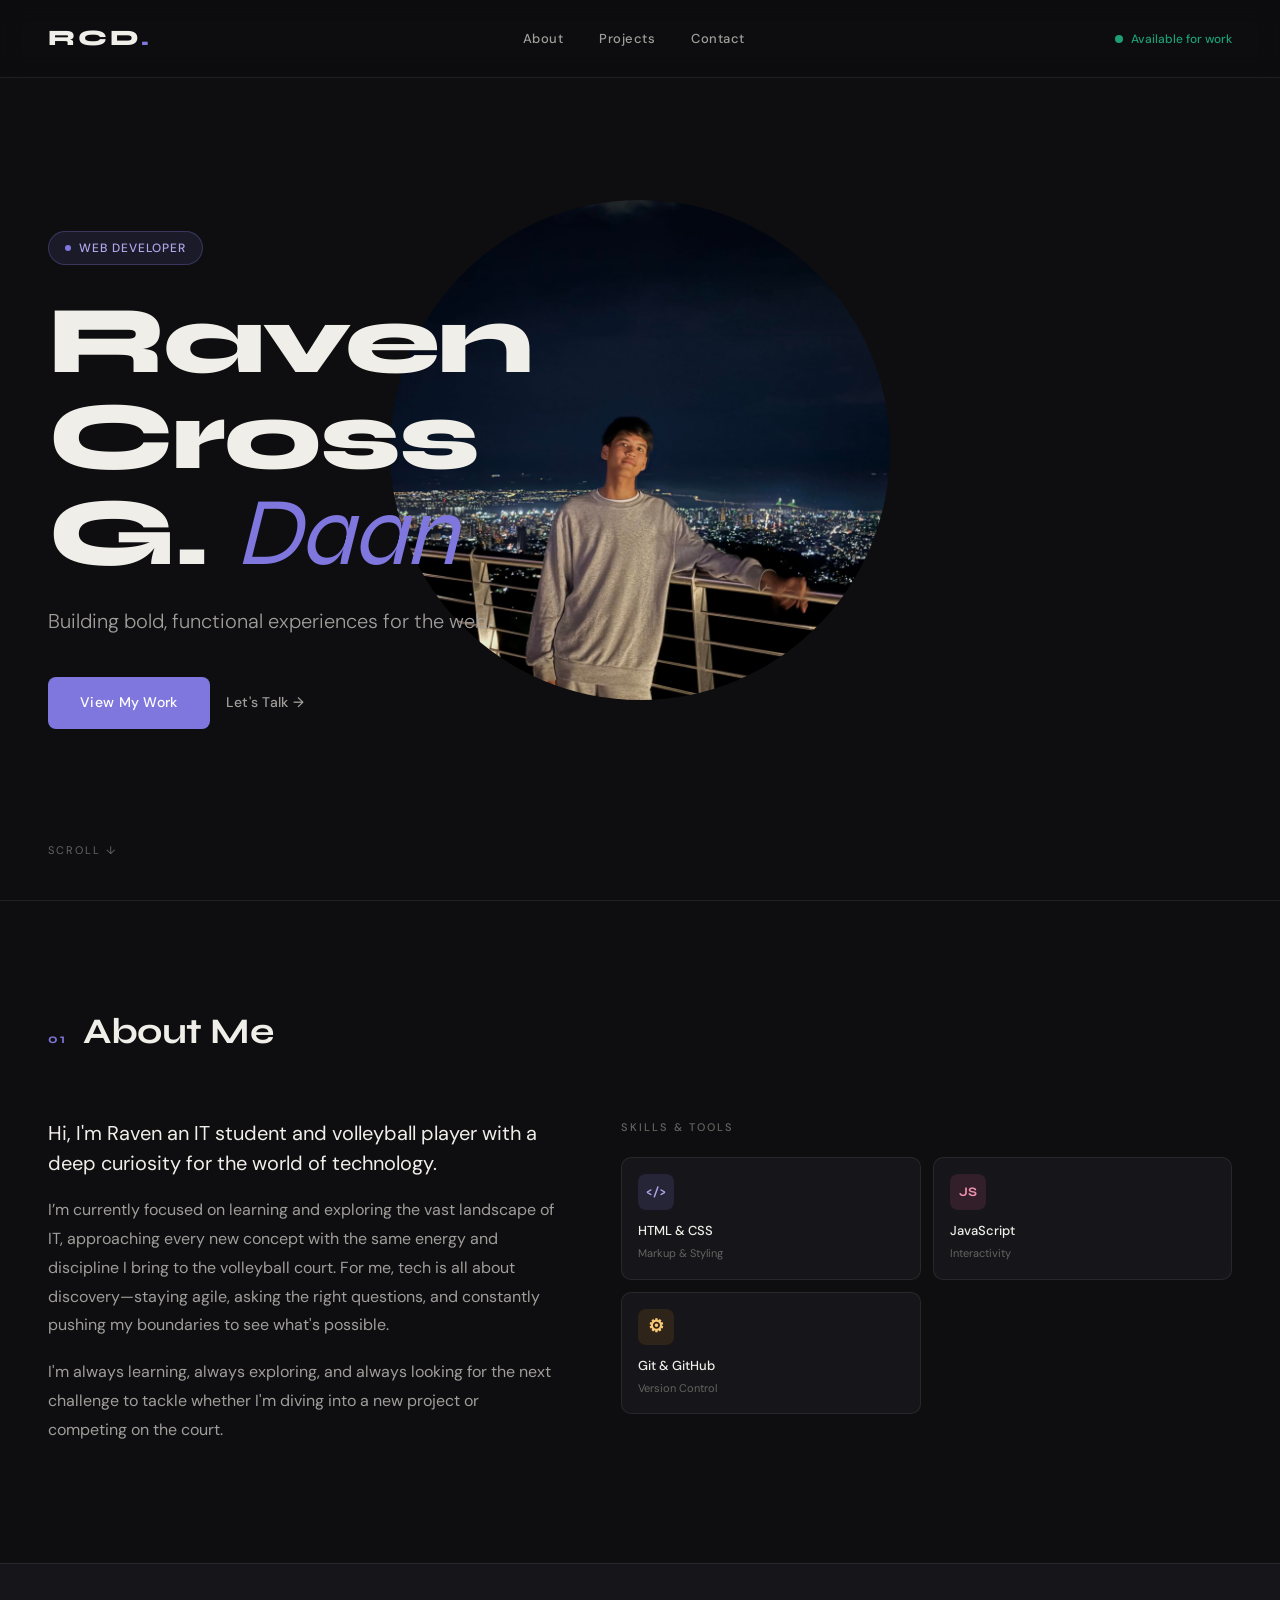
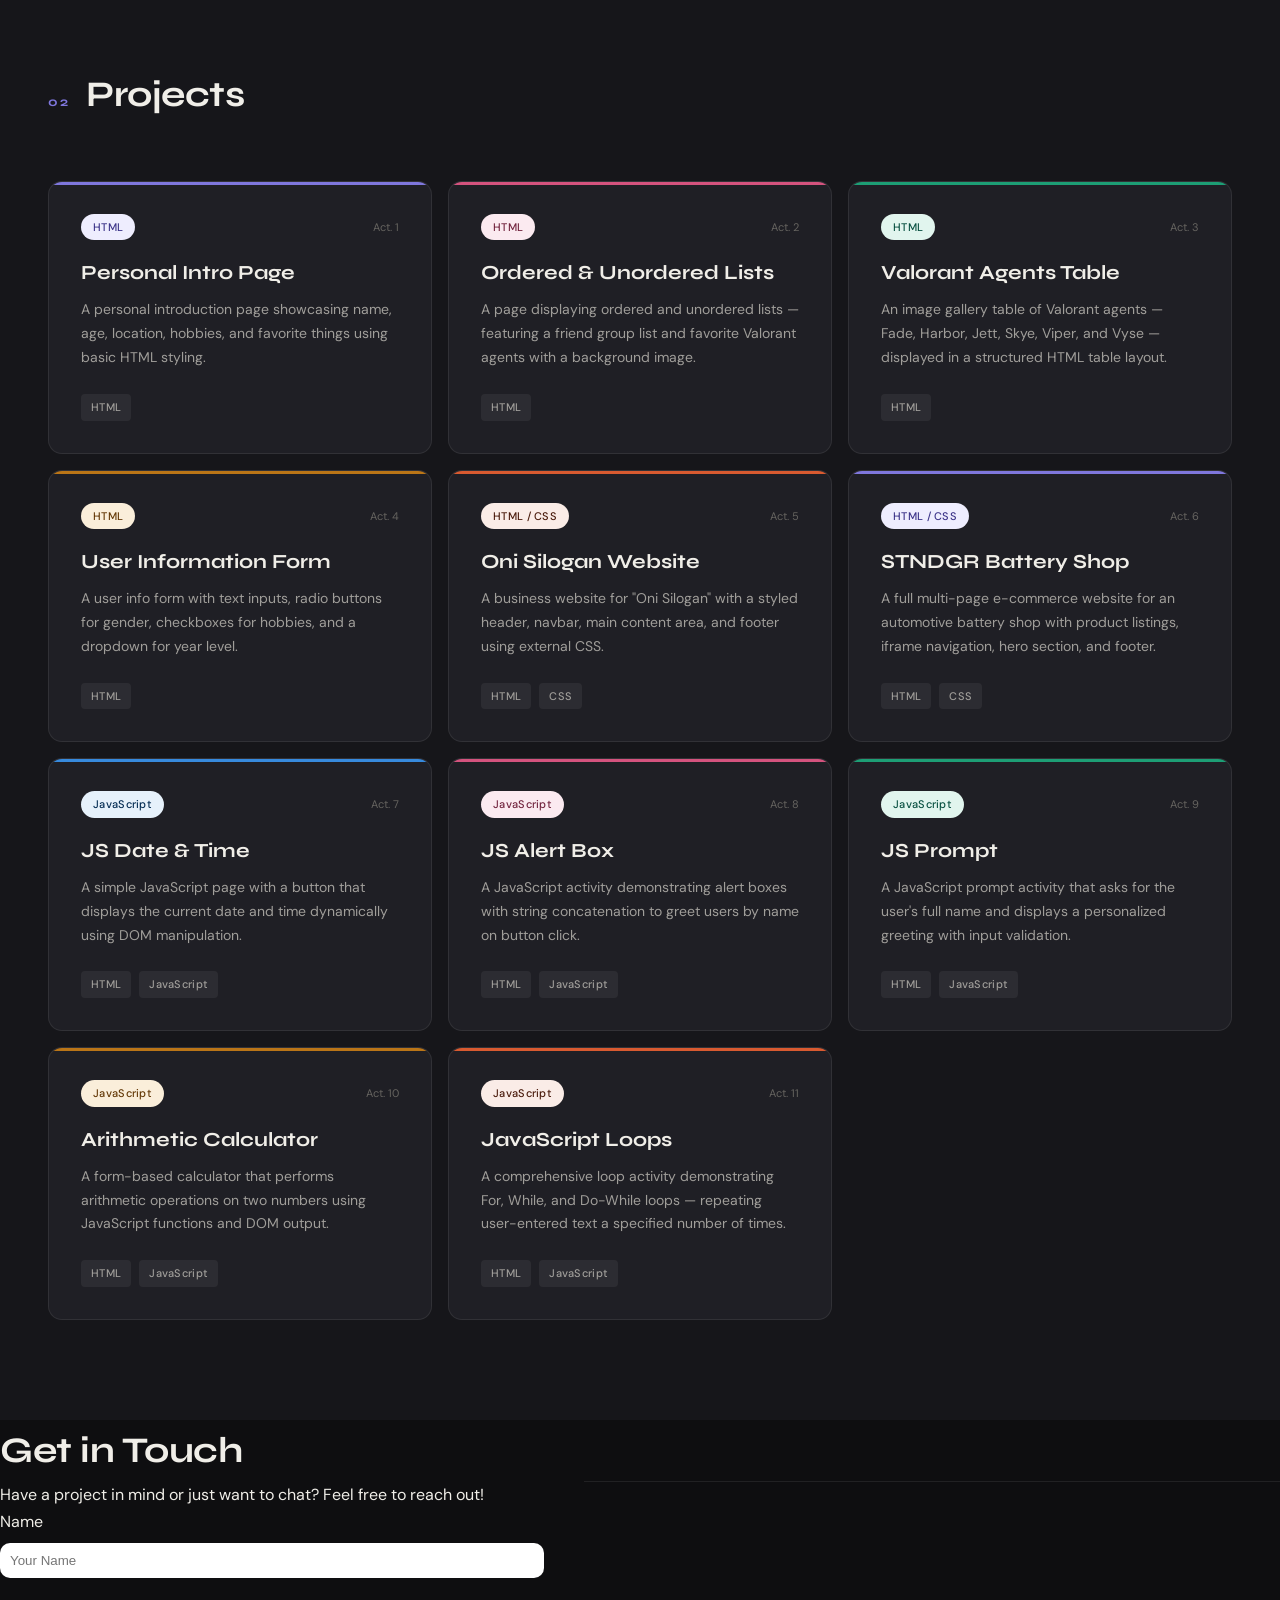
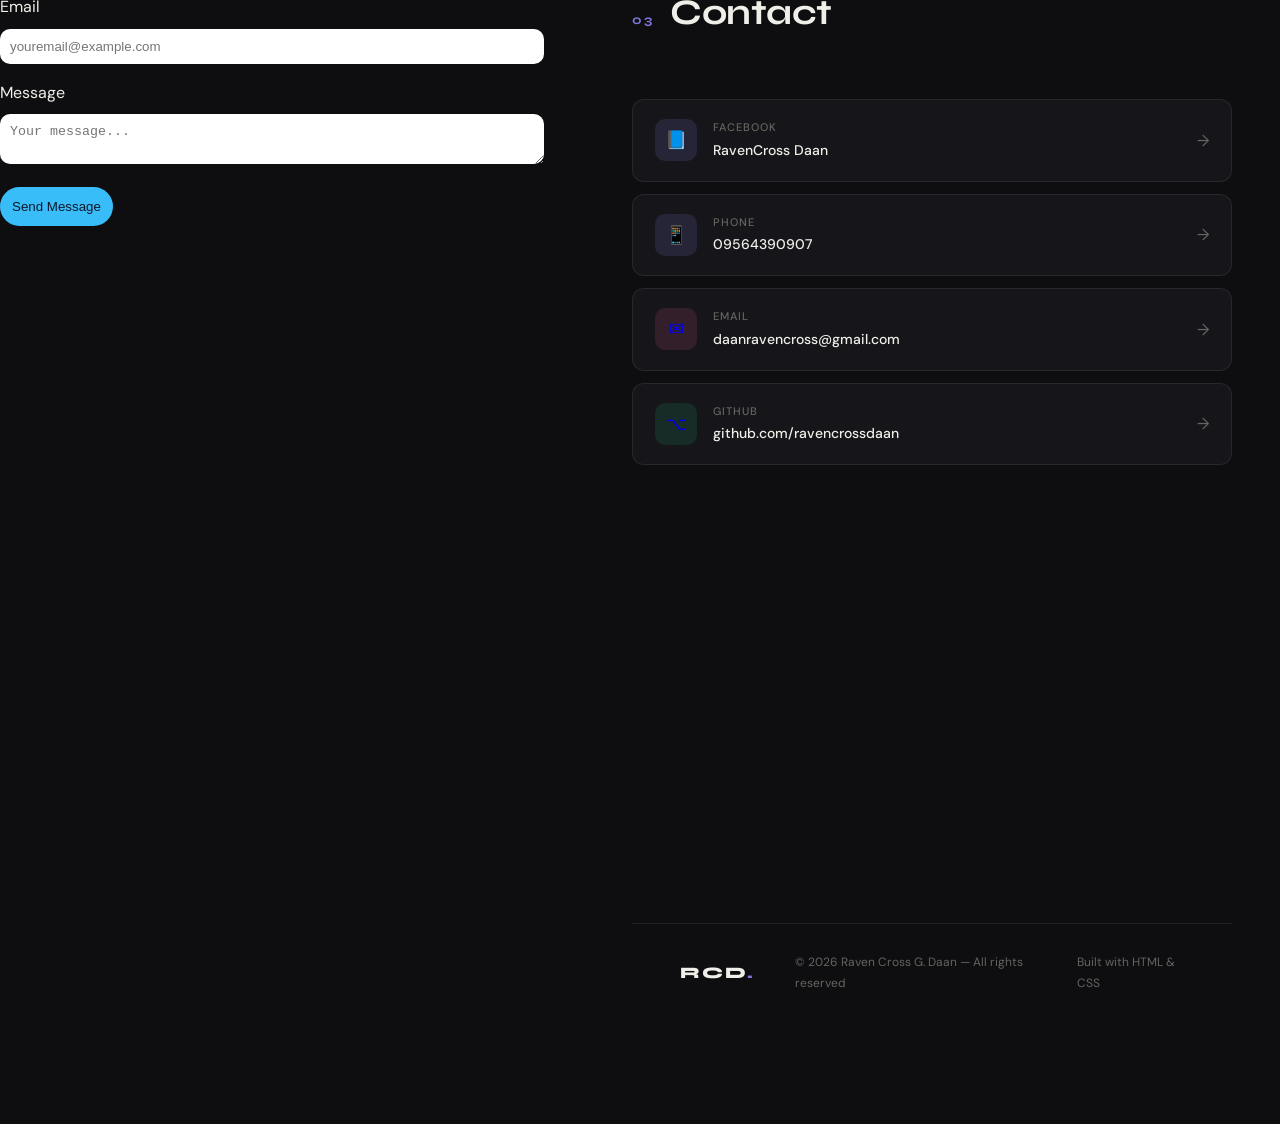
==== commit b20a20b8: "Update index.html" ====
--- a/index.html
+++ b/index.html
@@ -240,11 +240,6 @@
     <span class="section-num">03</span>
     <h2 class="section-title">Contact</h2>
   </div>
-  <div class="contact-grid">
-    <div class="contact-text">
-      <p class="contact-lead">Let's work together.</p>
-      <p>Whether you have a project in mind, want to collaborate, or just want to say hi my inbox is always open.</p>
-    </div>
 
 <div class="contact-links">
   <a href="https://www.facebook.com/ravencross.daan" target="_blank" class="contact-card">
--- a/styles.css
+++ b/styles.css
@@ -446,6 +446,36 @@
 /* ===========================
    CONTACT
 =========================== */
+.contact-container {
+      display: flex;
+      gap: 40px;
+}
+ 
+.contact-form input,
+.contact-form textarea {
+      width: 100%;
+      padding: 10px;
+      margin: 8px 0 15px;
+      border-radius: 10px;
+      border: none;
+      outline: none;
+}
+ 
+.contact-form button {
+      padding: 12px;
+      border: none;
+      background: #38bdf8;
+      color: #0f172a;
+      border-radius: 20px;
+      cursor: pointer;
+}
+ 
+.contact-info iframe {
+      width: 100%;
+      height: 200px;
+      border-radius: 10px;
+      margin: 15px 0;
+}
 .contact-grid {
   display: grid;
   grid-template-columns: 1fr 1.5fr;
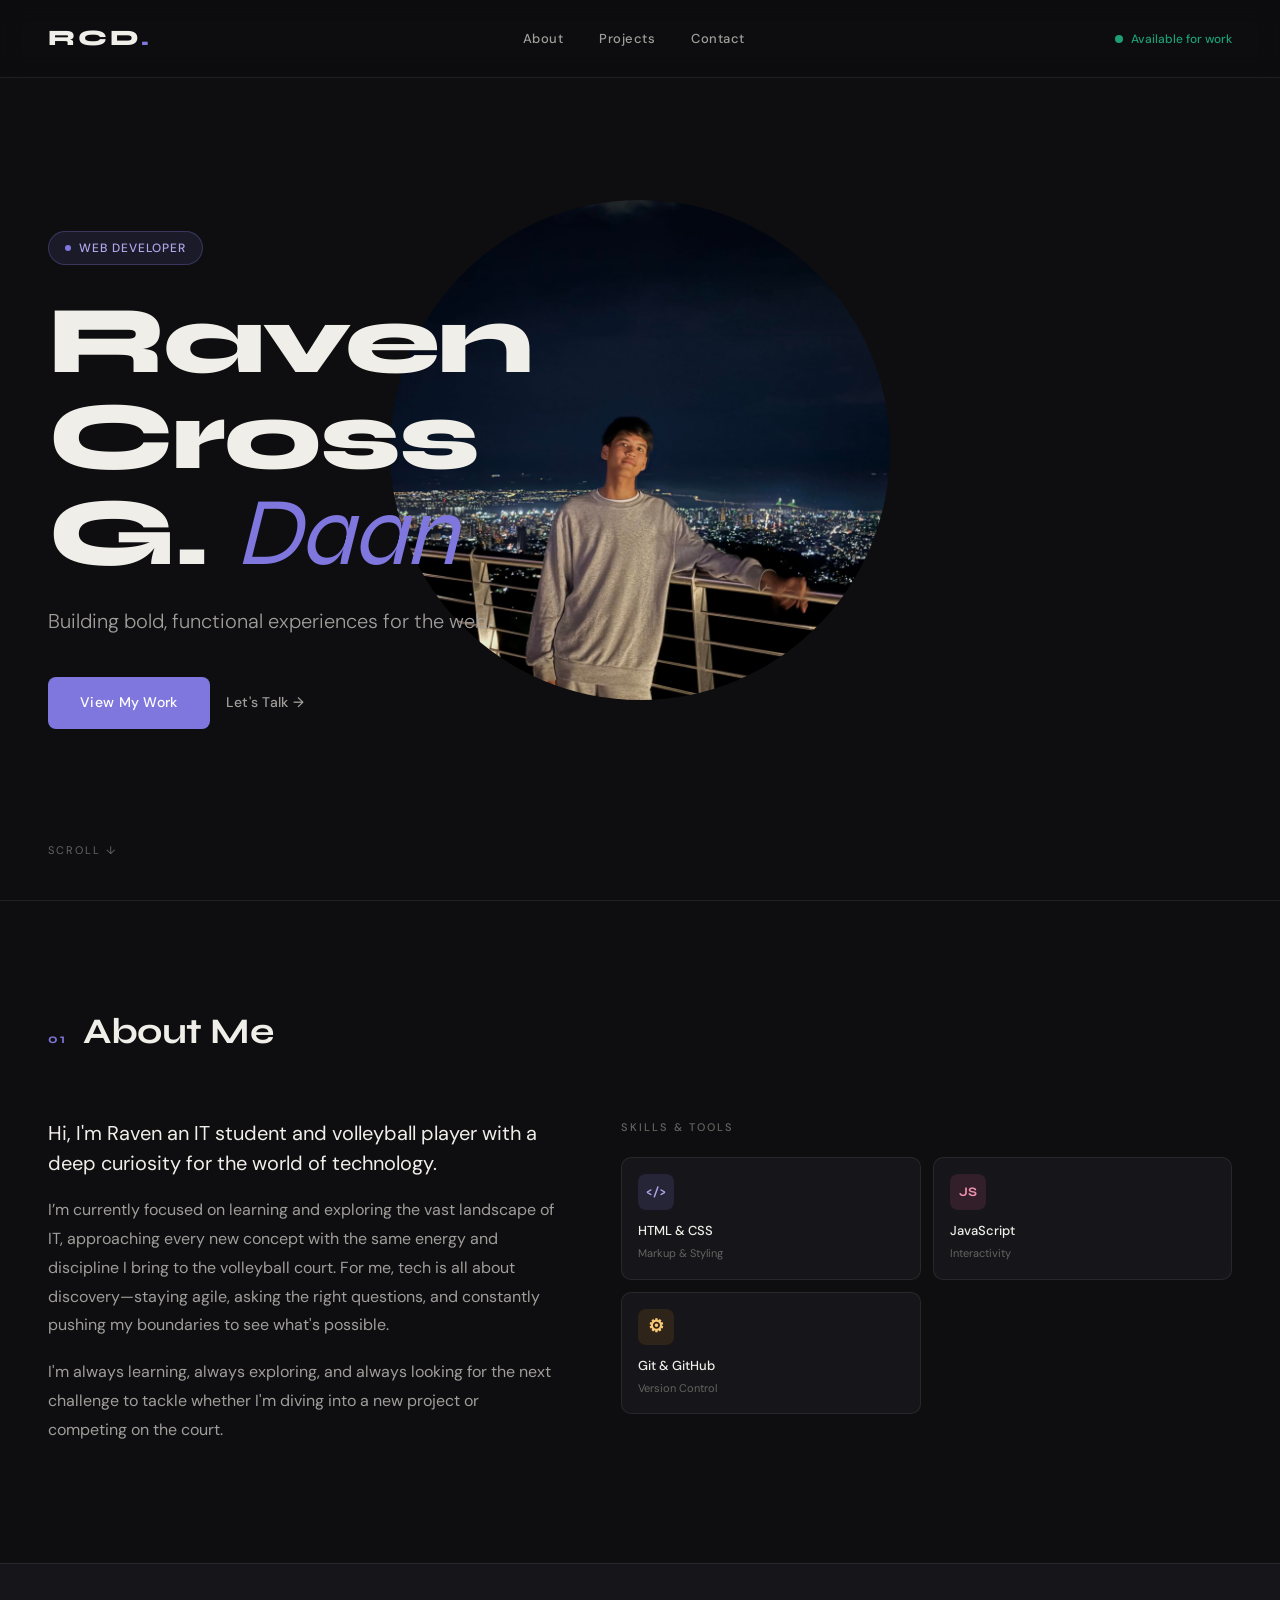
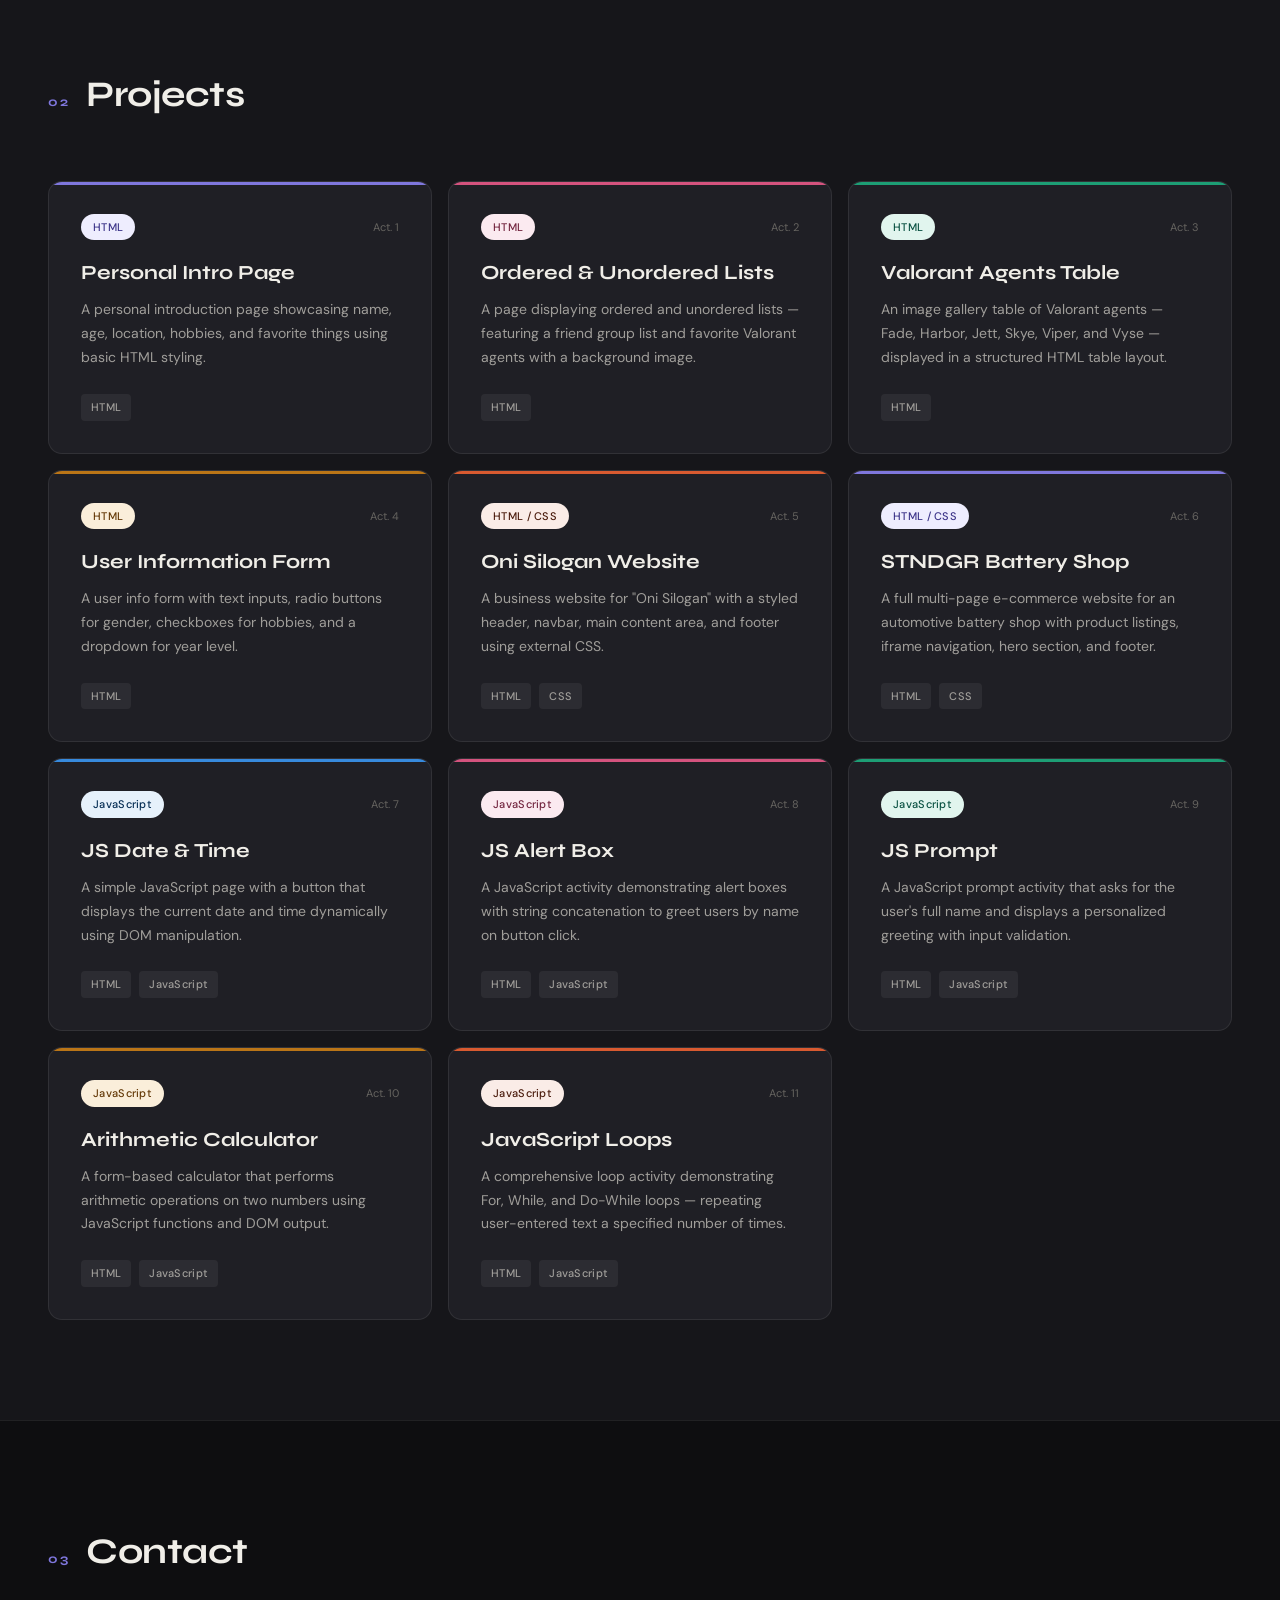
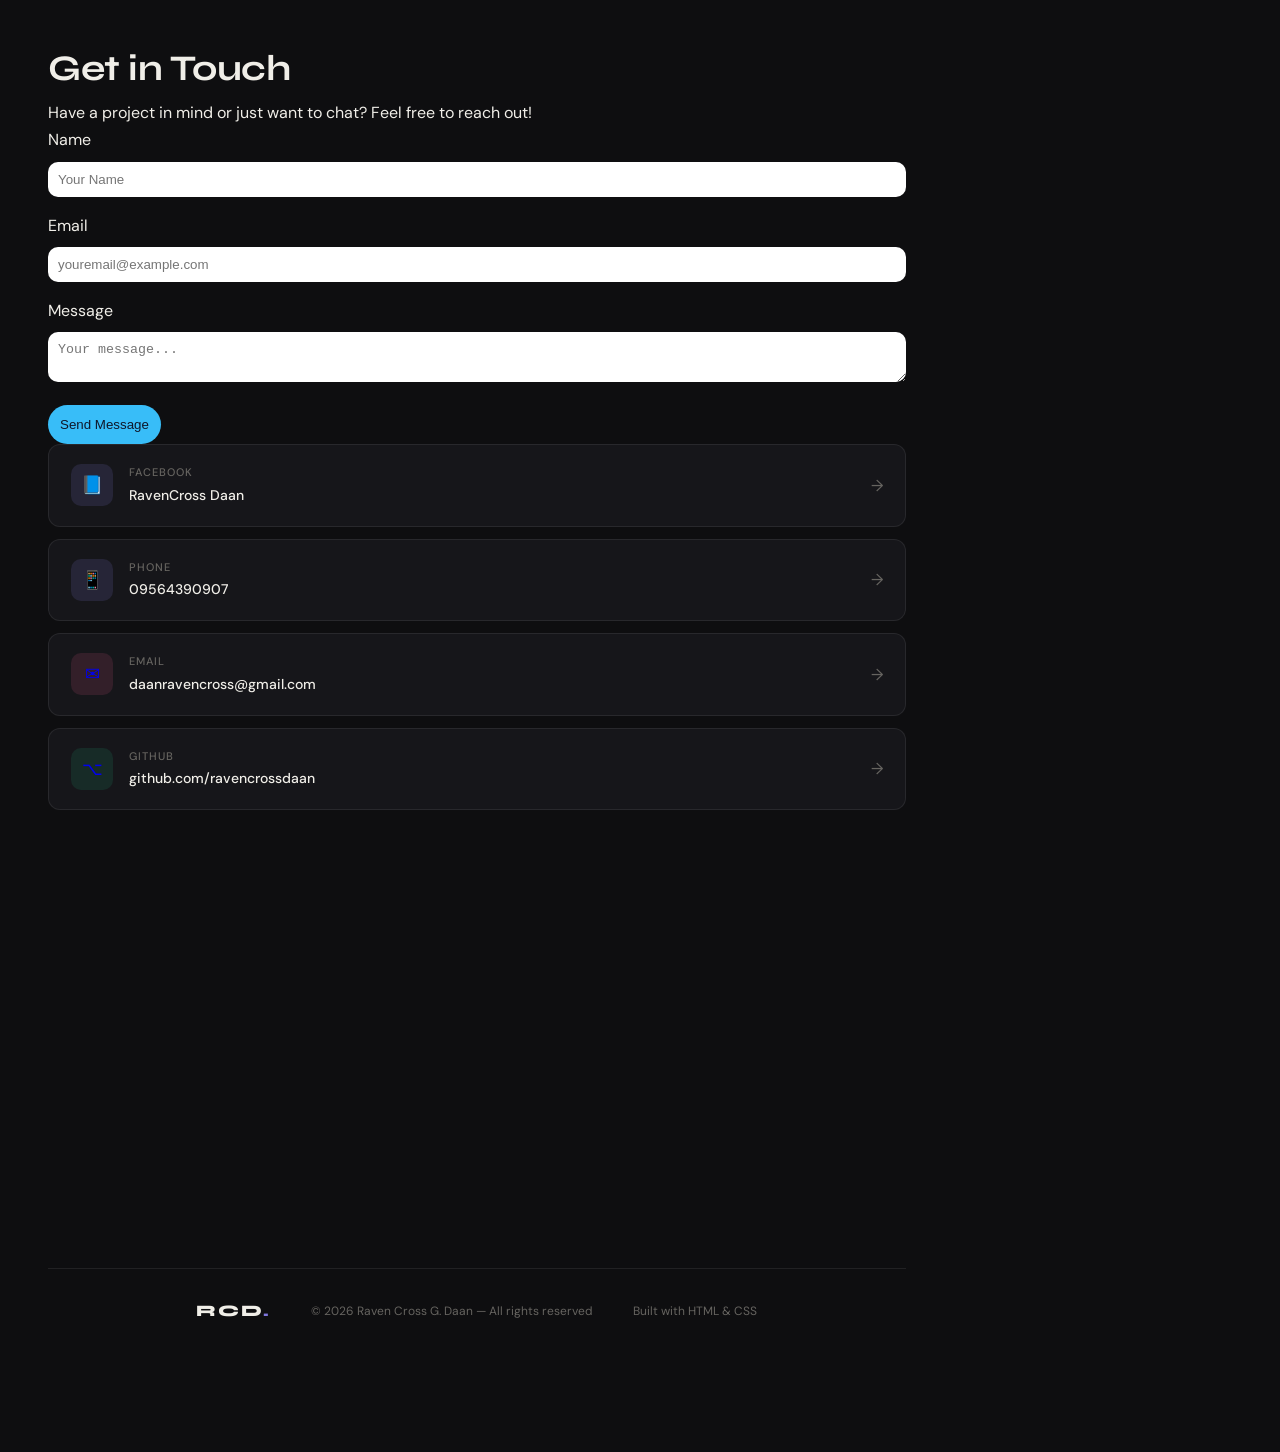
==== commit 9cf0efec: "Update index.html" ====
--- a/index.html
+++ b/index.html
@@ -211,36 +211,28 @@
   </div>
 </section>
 
-<!-- CONTACT -->
-
-<section id="contact" class="contact">
-<h2 class="section-title">Get in Touch</h2>
- 
-  <div class="contact-container">
- 
-    <!-- LEFT: FORM -->
-<div class="contact-form">
-<p>Have a project in mind or just want to chat? Feel free to reach out!</p>
- 
-      <form>
-<label>Name</label>
-<input type="text" placeholder="Your Name">
- 
-        <label>Email</label>
-<input type="email" placeholder="youremail@example.com">
- 
-        <label>Message</label>
-<textarea placeholder="Your message..."></textarea>
- 
-        <button type="submit">Send Message</button>
-</form>
 </div>
 <section class="section contact-section" id="contact">
   <div class="section-header">
     <span class="section-num">03</span>
     <h2 class="section-title">Contact</h2>
   </div>
-
+<!-- CONTACT -->
+<section id="contact" class="contact">
+<h2 class="section-title">Get in Touch</h2>
+  <div class="contact-container">
+    <!-- LEFT: FORM -->
+<div class="contact-form">
+<p>Have a project in mind or just want to chat? Feel free to reach out!</p>
+      <form>
+<label>Name</label>
+<input type="text" placeholder="Your Name">
+        <label>Email</label>
+<input type="email" placeholder="youremail@example.com">
+        <label>Message</label>
+<textarea placeholder="Your message..."></textarea>
+        <button type="submit">Send Message</button>
+</form>
 <div class="contact-links">
   <a href="https://www.facebook.com/ravencross.daan" target="_blank" class="contact-card">
     <div class="contact-icon ci-purple">📘</div>
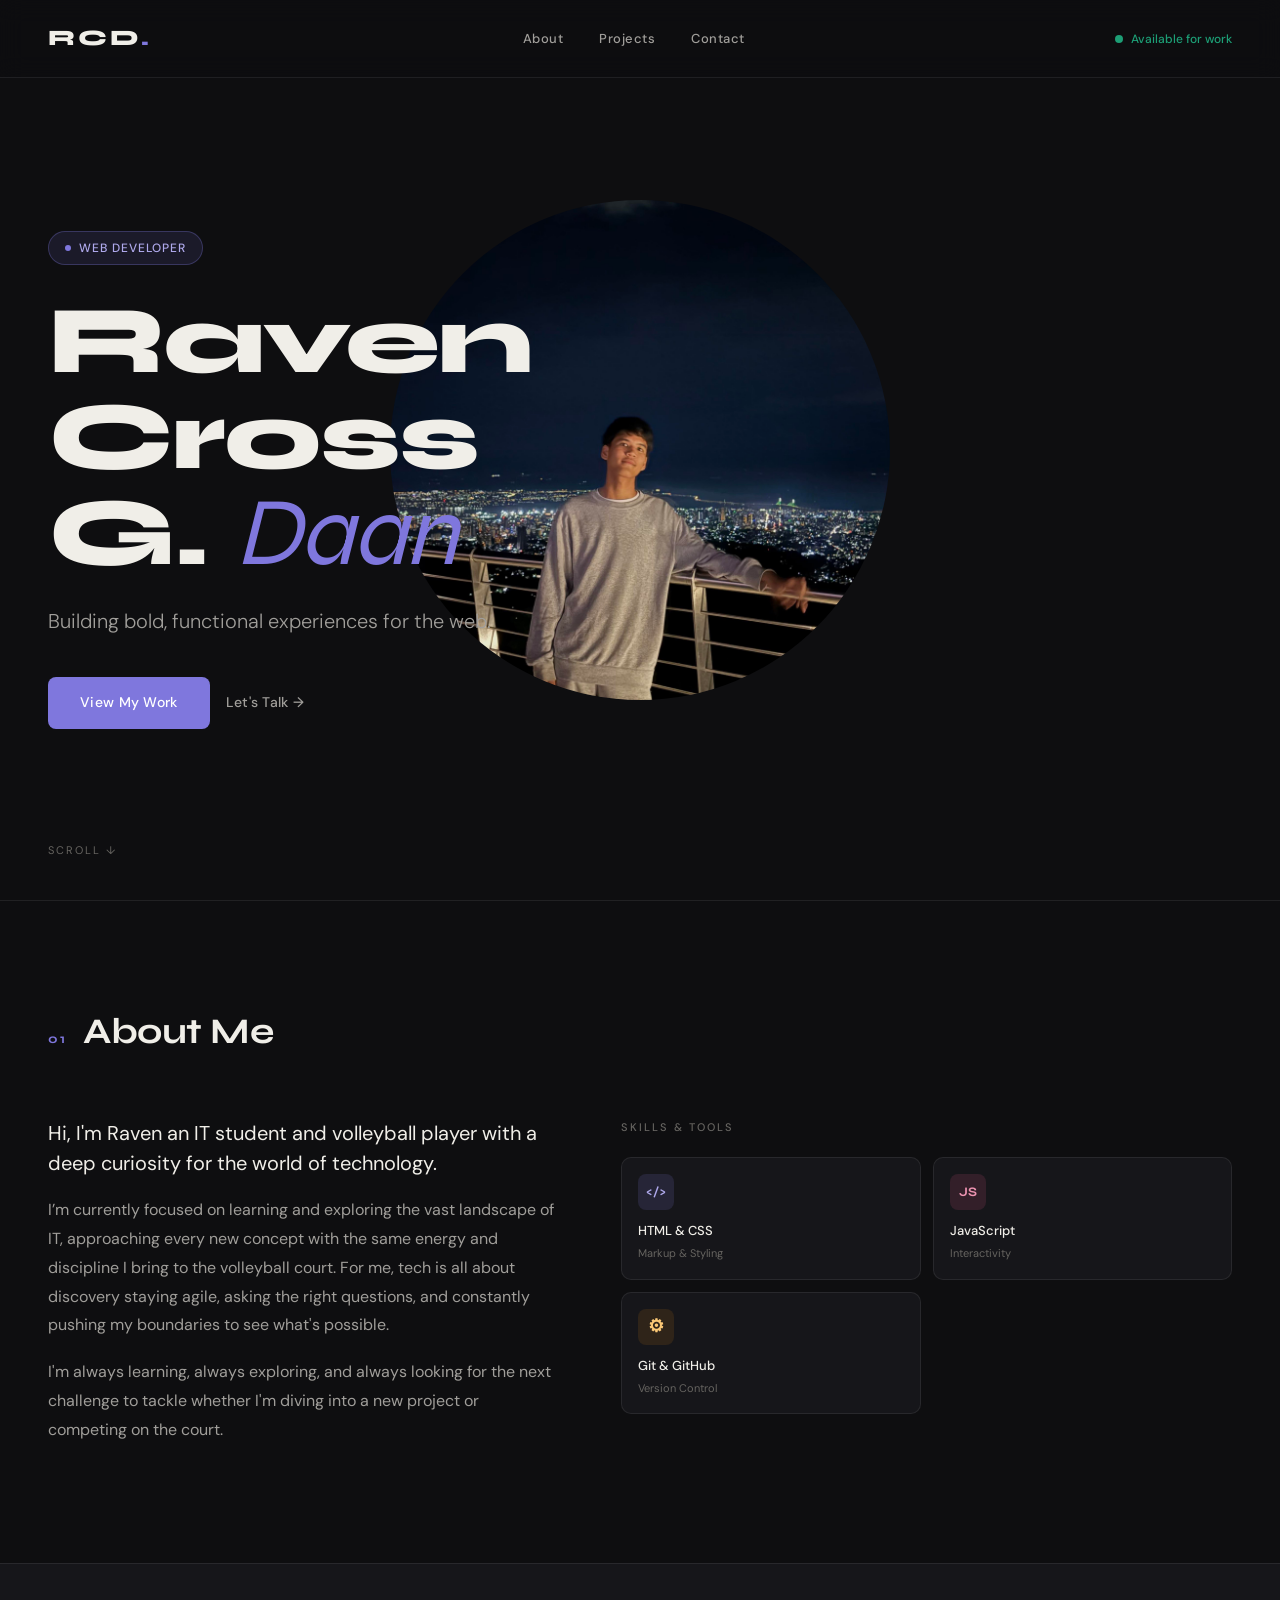
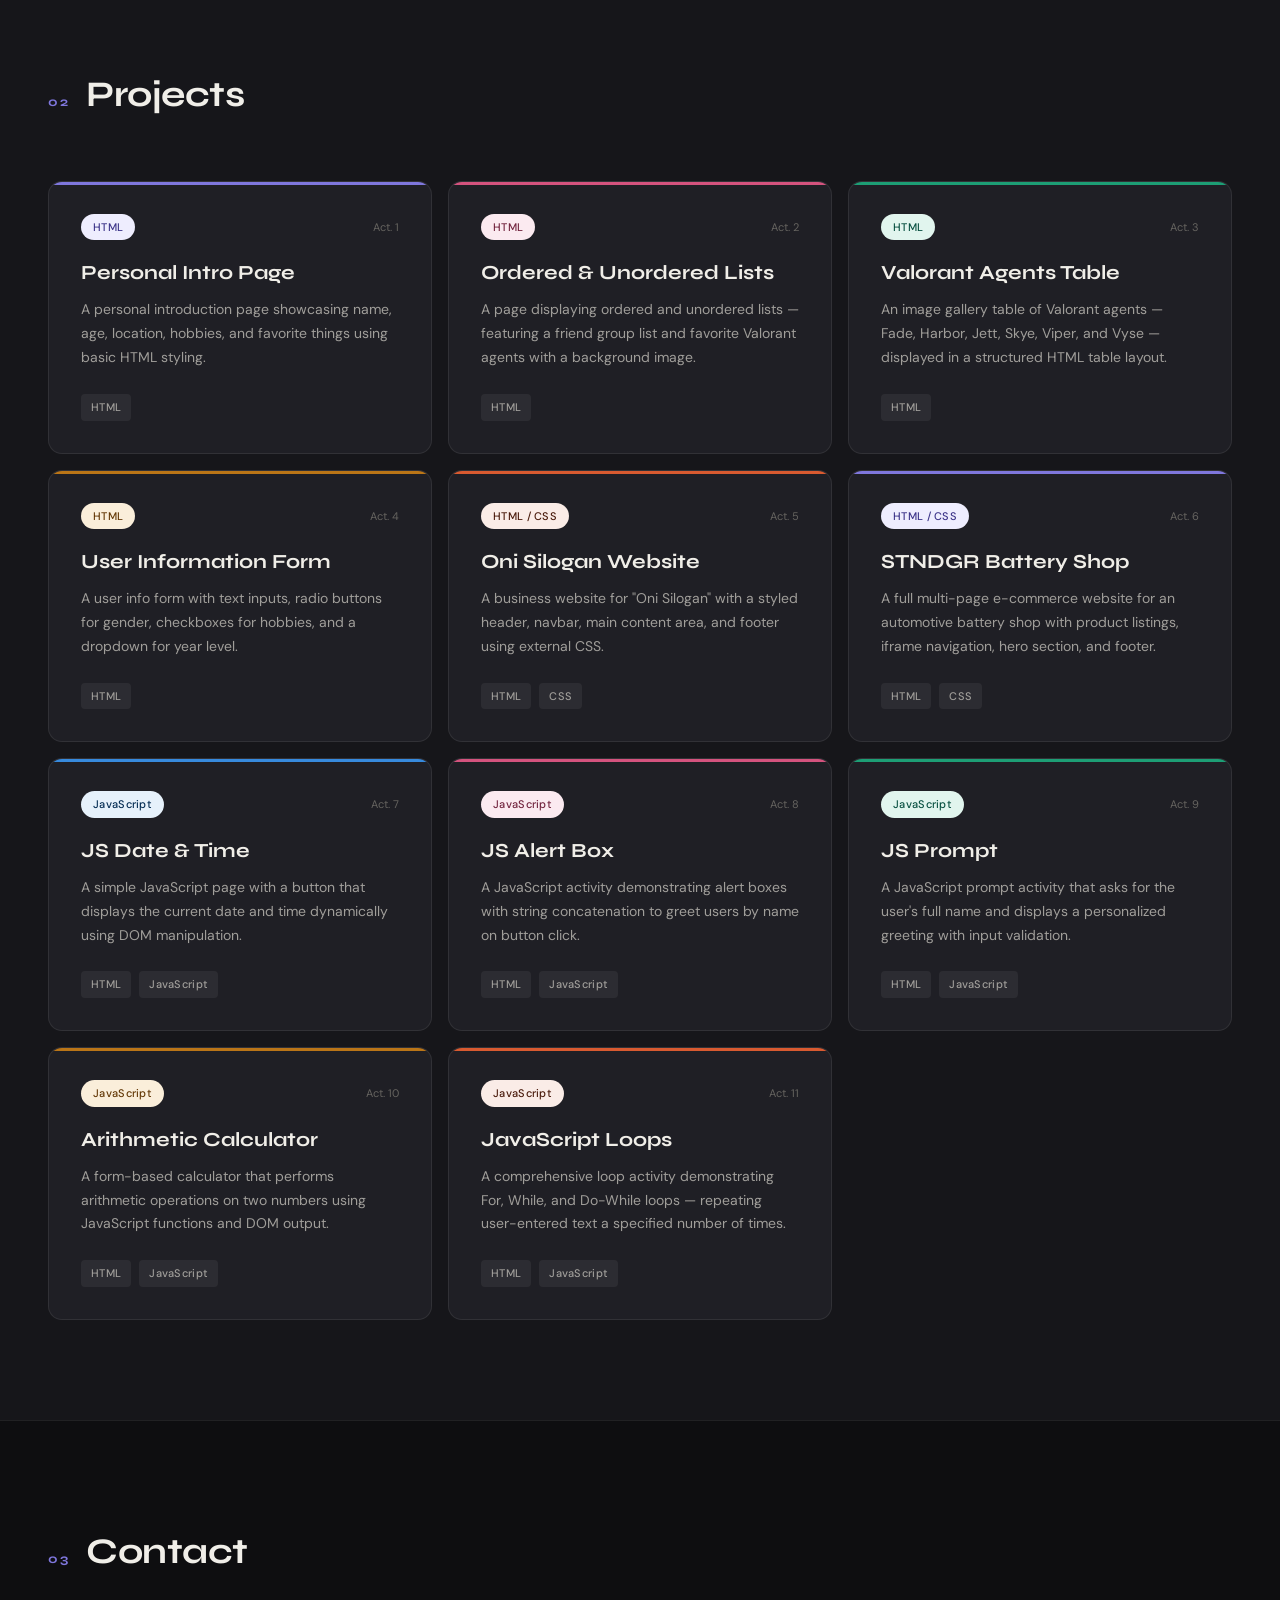
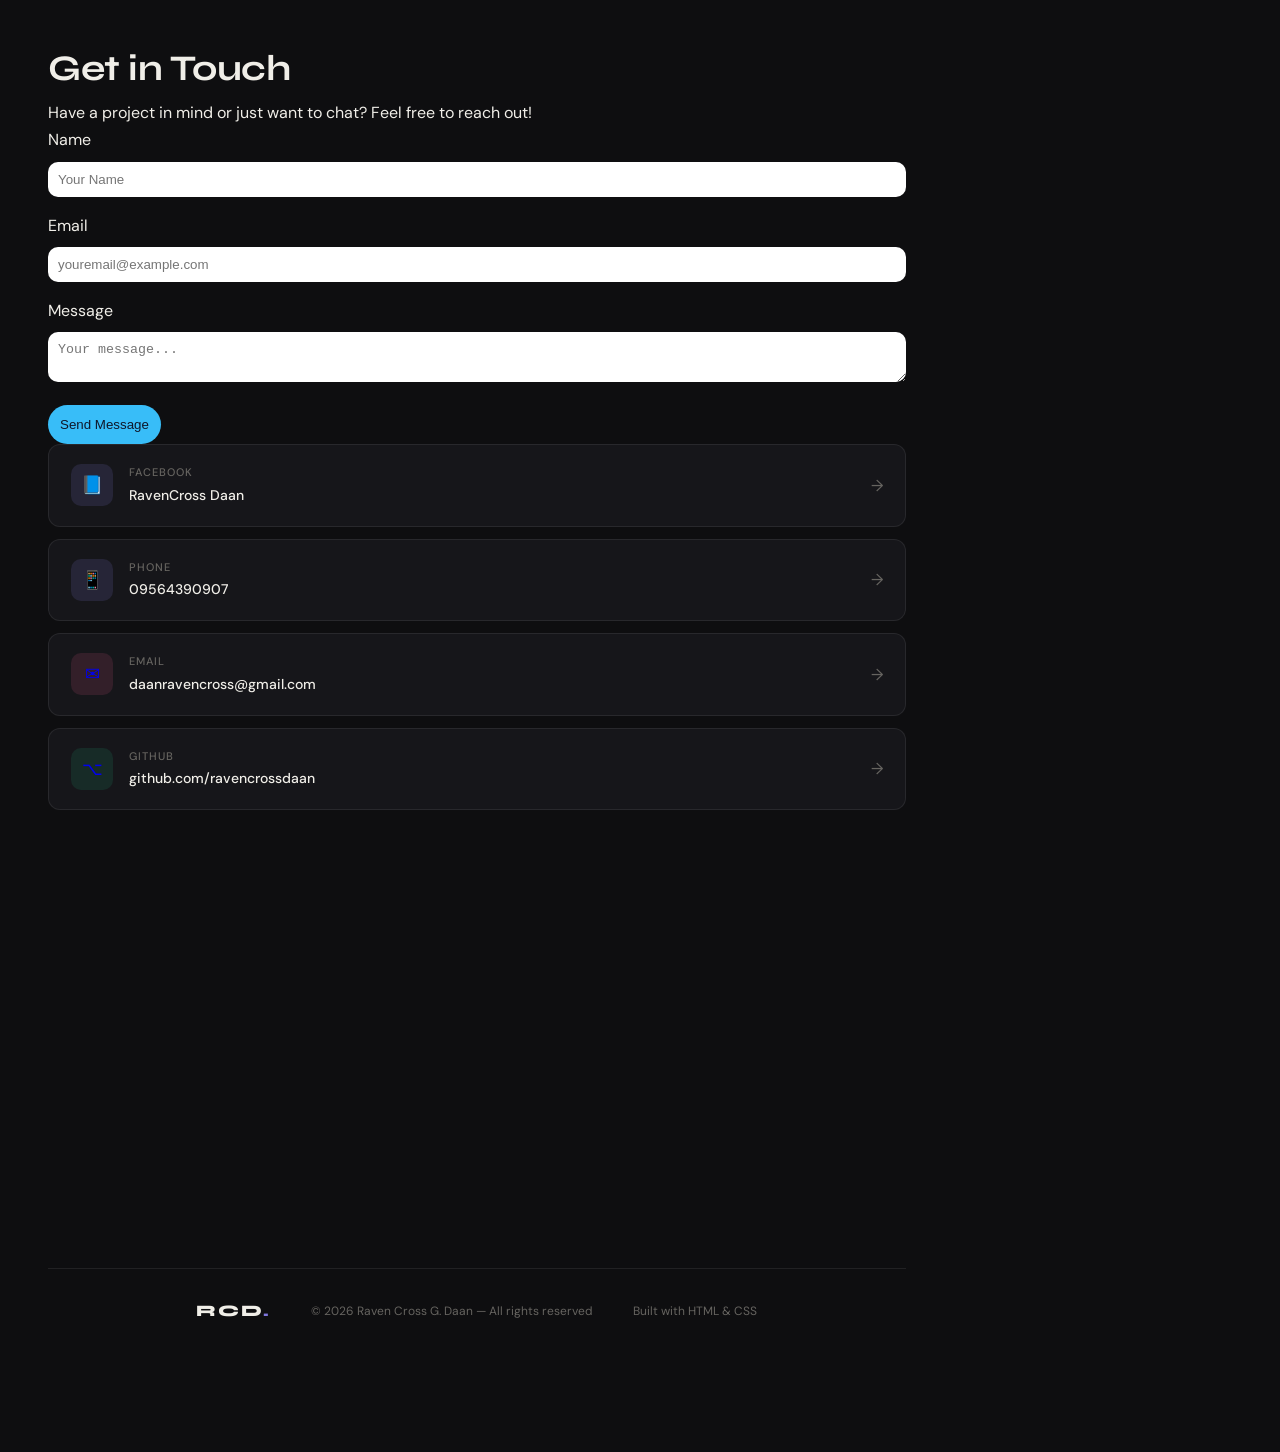
==== commit b914e50b: "Update index.html" ====
--- a/index.html
+++ b/index.html
@@ -53,7 +53,7 @@
   <div class="about-grid">
     <div class="about-text">
       <p class="about-lead">Hi, I'm Raven an IT student and volleyball player with a deep curiosity for the world of technology.</p>
-      <p>I’m currently focused on learning and exploring the vast landscape of IT, approaching every new concept with the same energy and discipline I bring to the volleyball court. For me, tech is all about discovery—staying agile, asking the right questions, and constantly pushing my boundaries to see what's possible.</p>
+      <p>I’m currently focused on learning and exploring the vast landscape of IT, approaching every new concept with the same energy and discipline I bring to the volleyball court. For me, tech is all about discovery staying agile, asking the right questions, and constantly pushing my boundaries to see what's possible.</p>
       <p>I'm always learning, always exploring, and always looking for the next challenge to tackle whether I'm diving into a new project or competing on the court.</p>
     </div>
     <div class="skills-panel">
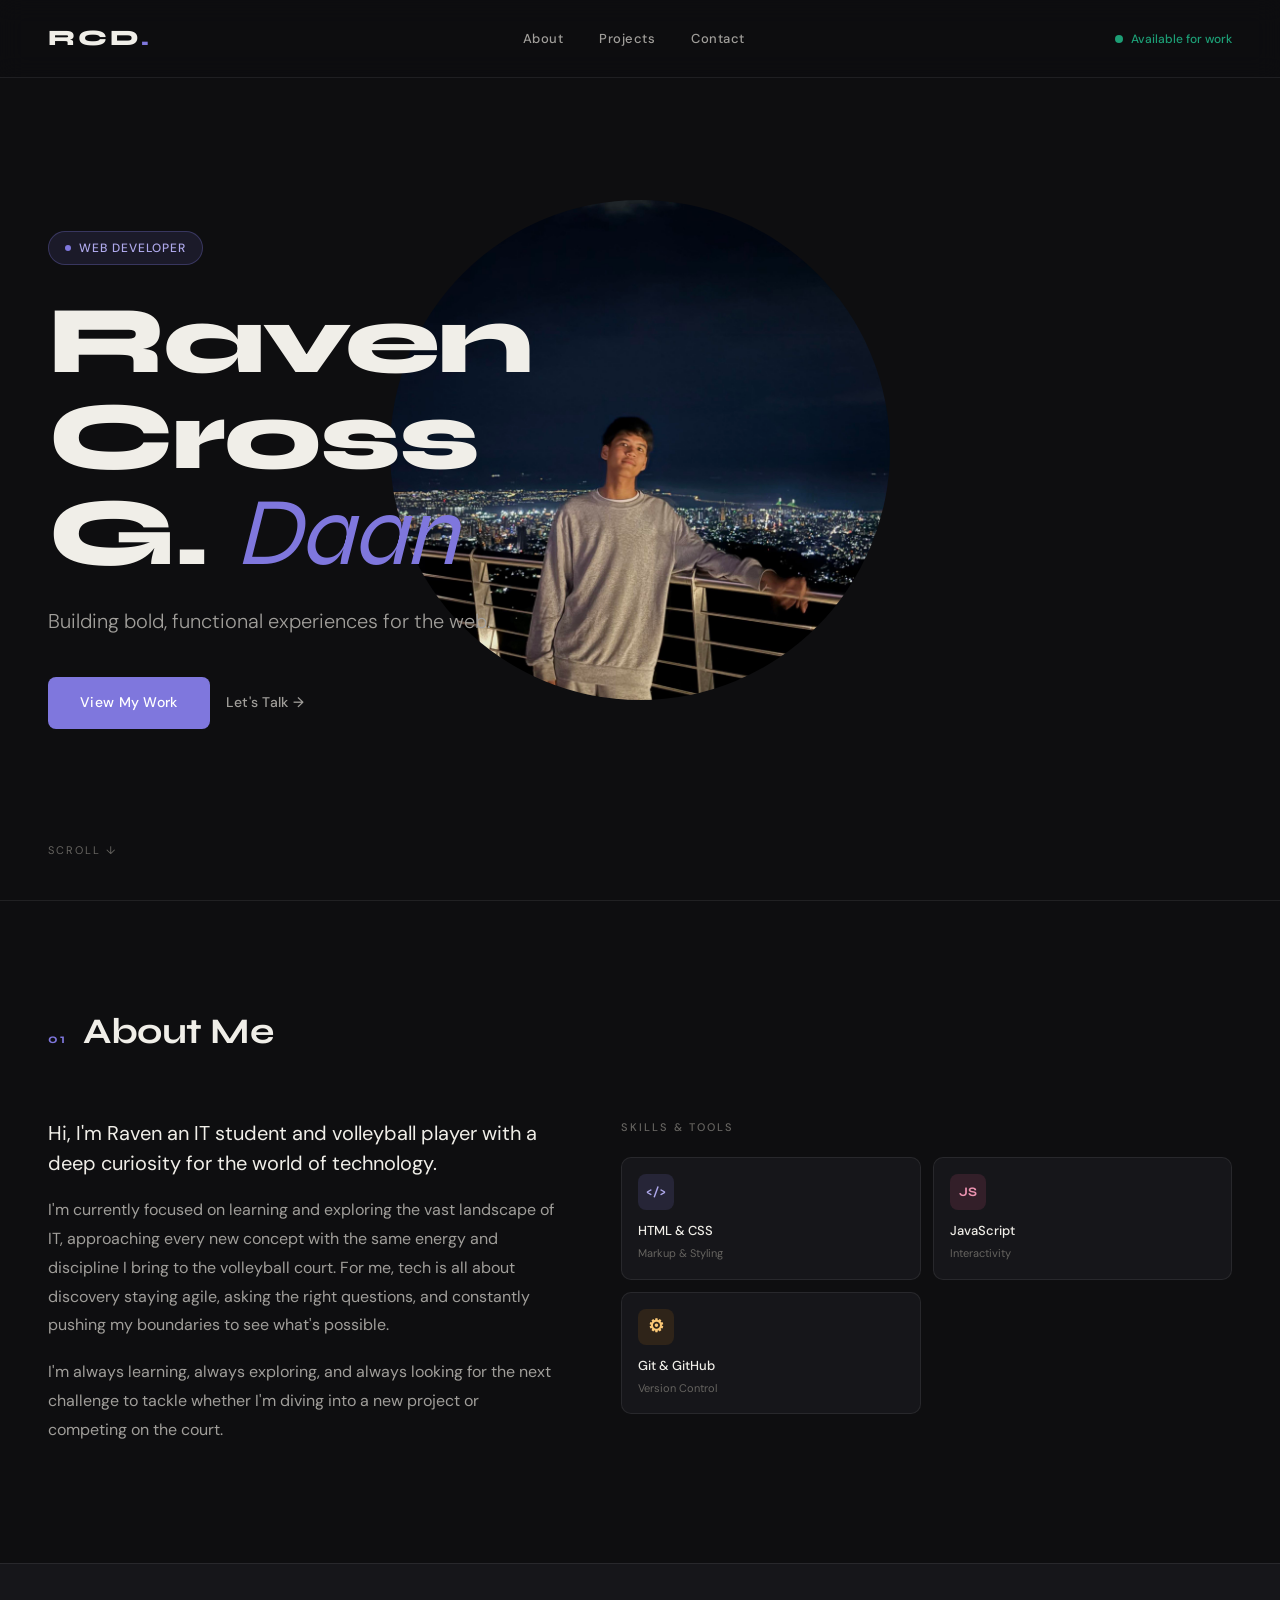
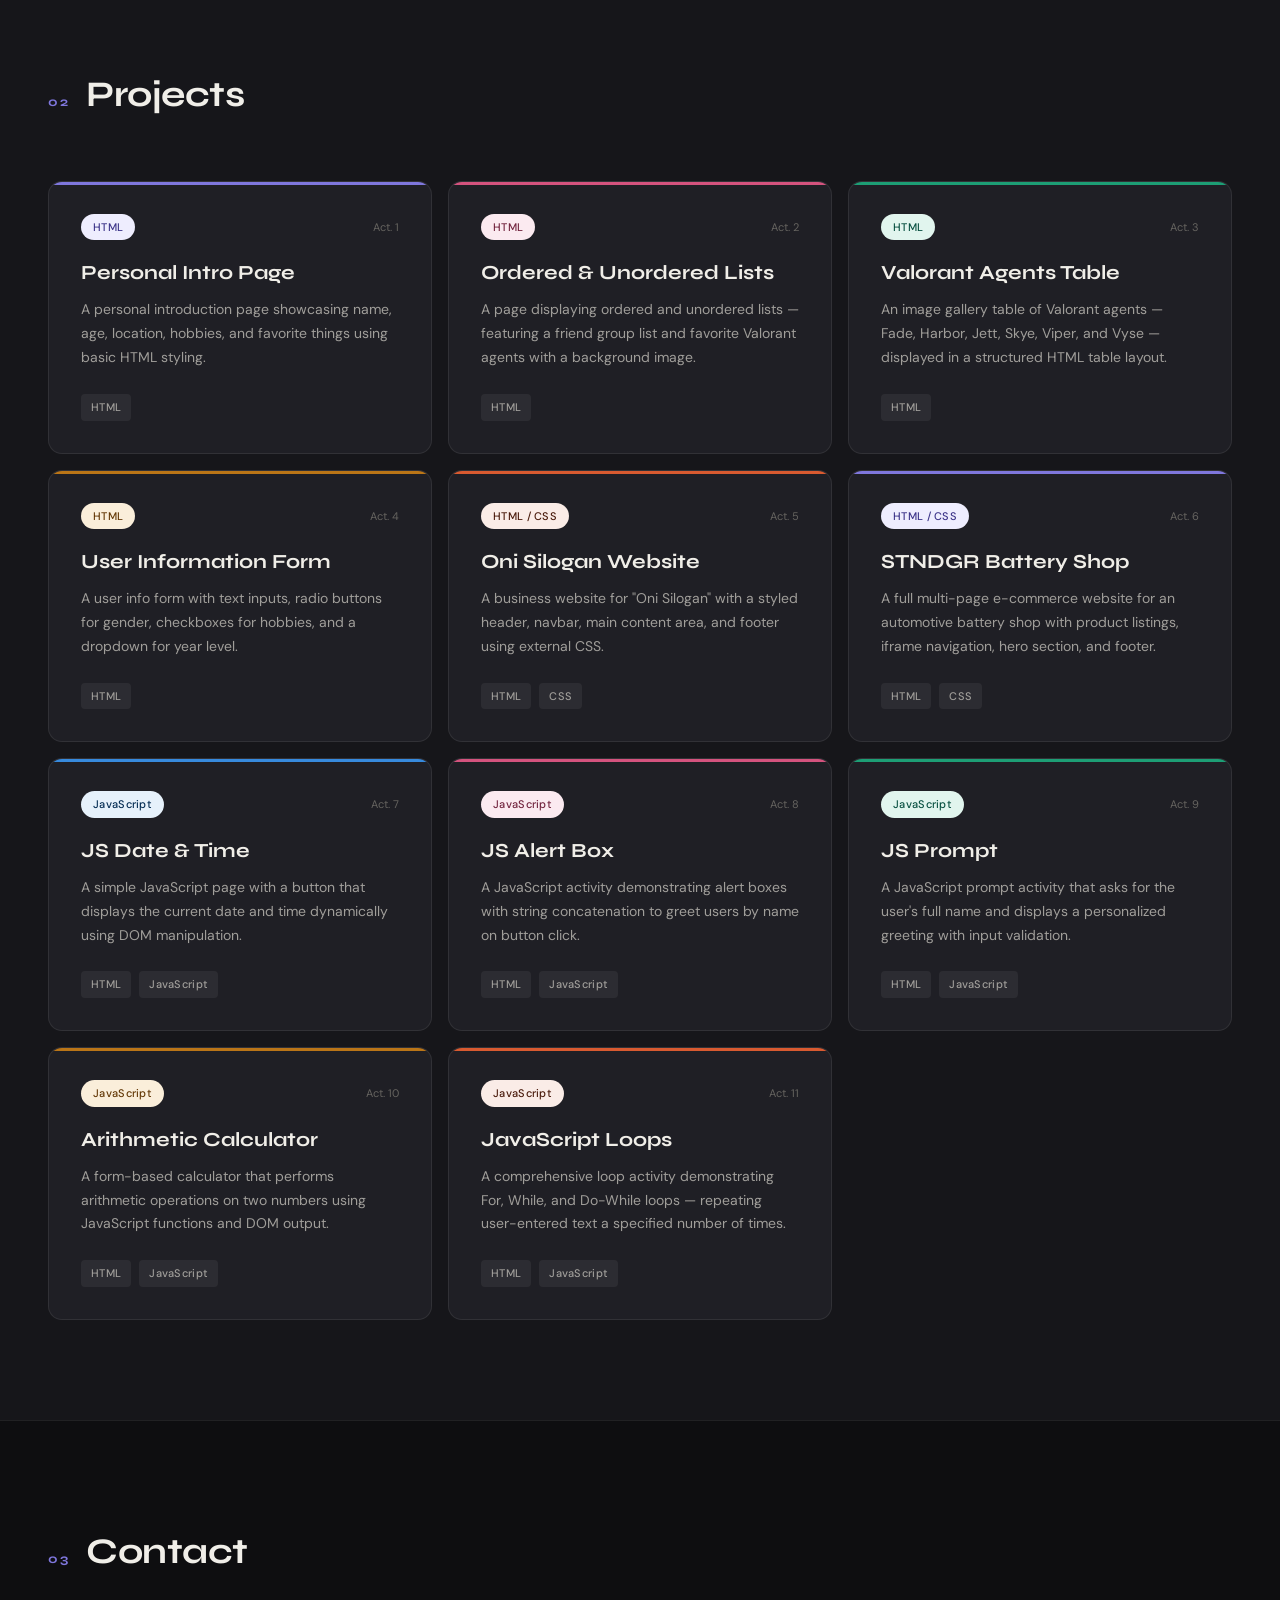
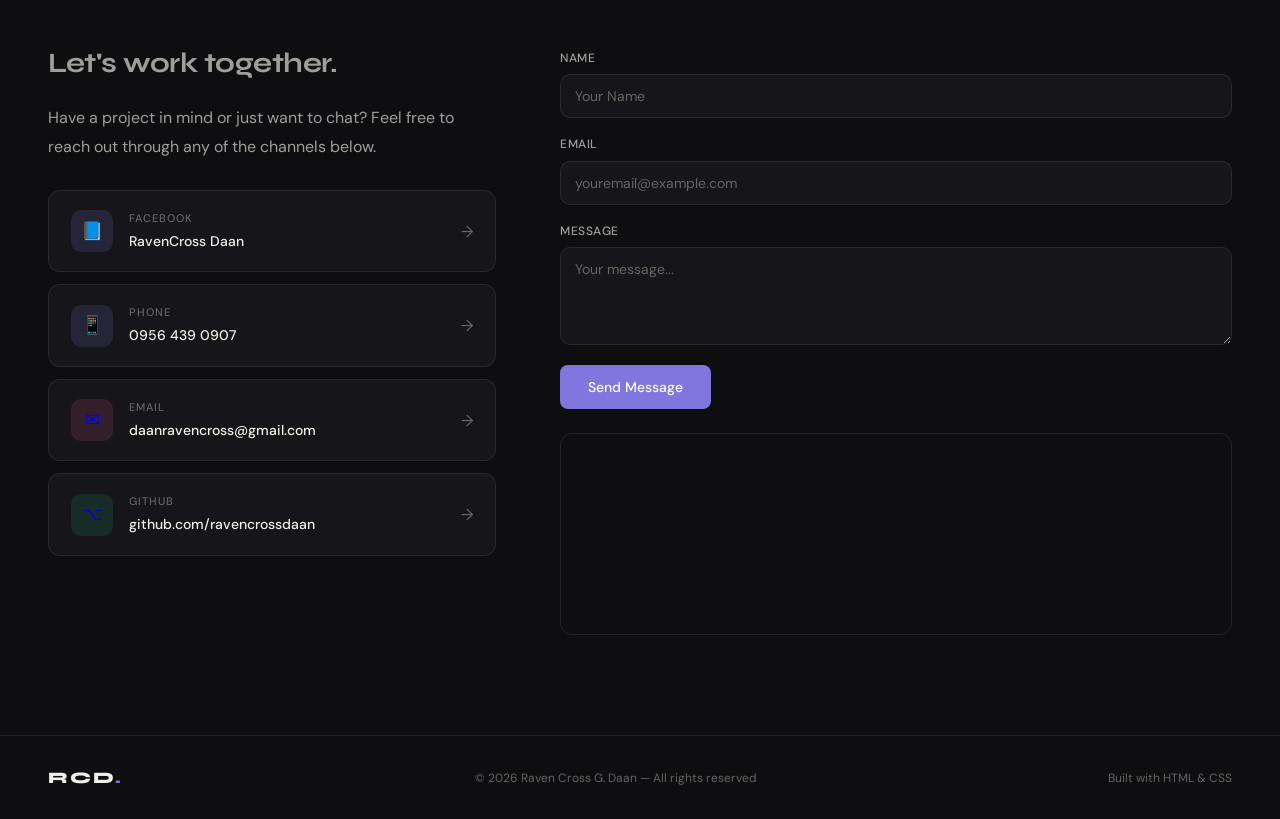
==== commit 82c770be: "Update index.html" ====
--- a/index.html
+++ b/index.html
@@ -8,7 +8,7 @@
 <link href="https://fonts.googleapis.com/css2?family=Syne:wght@400;500;600;700;800&family=DM+Sans:ital,wght@0,300;0,400;0,500;1,300&display=swap" rel="stylesheet">
 </head>
 <body>
-
+ 
 <!-- NAVIGATION -->
 <nav class="nav">
   <div class="nav-logo">RCD<span class="nav-dot">.</span></div>
@@ -21,12 +21,12 @@
     <span class="status-dot"></span> Available for work
   </div>
 </nav>
-
+ 
 <!-- HERO -->
 <section class="hero" id="home">
   <div class="hero-bg-text">
     <img src="images/profile.jpg" alt="My Photo" style="width: 500px; height: 500px; border-radius: 200%; object-fit: cover;">
-</div>
+  </div>
   <div class="hero-inner">
     <div class="hero-tag">
       <span class="tag-dot"></span> Web Developer
@@ -43,7 +43,7 @@
   </div>
   <div class="hero-scroll-hint">scroll ↓</div>
 </section>
-
+ 
 <!-- ABOUT -->
 <section class="section about-section" id="about">
   <div class="section-header">
@@ -53,7 +53,7 @@
   <div class="about-grid">
     <div class="about-text">
       <p class="about-lead">Hi, I'm Raven an IT student and volleyball player with a deep curiosity for the world of technology.</p>
-      <p>I’m currently focused on learning and exploring the vast landscape of IT, approaching every new concept with the same energy and discipline I bring to the volleyball court. For me, tech is all about discovery staying agile, asking the right questions, and constantly pushing my boundaries to see what's possible.</p>
+      <p>I'm currently focused on learning and exploring the vast landscape of IT, approaching every new concept with the same energy and discipline I bring to the volleyball court. For me, tech is all about discovery staying agile, asking the right questions, and constantly pushing my boundaries to see what's possible.</p>
       <p>I'm always learning, always exploring, and always looking for the next challenge to tackle whether I'm diving into a new project or competing on the court.</p>
     </div>
     <div class="skills-panel">
@@ -78,7 +78,7 @@
     </div>
   </div>
 </section>
-
+ 
 <!-- PROJECTS -->
 <section class="section projects-section" id="projects">
   <div class="section-header">
@@ -86,7 +86,7 @@
     <h2 class="section-title">Projects</h2>
   </div>
   <div class="projects-grid">
-
+ 
     <a href="activity1.html" class="project-card">
       <div class="project-accent" style="background:#7F77DD;"></div>
       <div class="project-meta">
@@ -97,7 +97,7 @@
       <p class="project-desc">A personal introduction page showcasing name, age, location, hobbies, and favorite things using basic HTML styling.</p>
       <div class="project-stack"><span>HTML</span></div>
     </a>
-
+ 
     <a href="activity2.html" class="project-card">
       <div class="project-accent" style="background:#D4537E;"></div>
       <div class="project-meta">
@@ -108,7 +108,7 @@
       <p class="project-desc">A page displaying ordered and unordered lists — featuring a friend group list and favorite Valorant agents with a background image.</p>
       <div class="project-stack"><span>HTML</span></div>
     </a>
-
+ 
     <a href="activity3.html" class="project-card">
       <div class="project-accent" style="background:#1D9E75;"></div>
       <div class="project-meta">
@@ -119,7 +119,7 @@
       <p class="project-desc">An image gallery table of Valorant agents — Fade, Harbor, Jett, Skye, Viper, and Vyse — displayed in a structured HTML table layout.</p>
       <div class="project-stack"><span>HTML</span></div>
     </a>
-
+ 
     <a href="activity4.html" class="project-card">
       <div class="project-accent" style="background:#BA7517;"></div>
       <div class="project-meta">
@@ -130,7 +130,7 @@
       <p class="project-desc">A user info form with text inputs, radio buttons for gender, checkboxes for hobbies, and a dropdown for year level.</p>
       <div class="project-stack"><span>HTML</span></div>
     </a>
-
+ 
     <a href="activity5.html" class="project-card">
       <div class="project-accent" style="background:#D85A30;"></div>
       <div class="project-meta">
@@ -141,7 +141,7 @@
       <p class="project-desc">A business website for "Oni Silogan" with a styled header, navbar, main content area, and footer using external CSS.</p>
       <div class="project-stack"><span>HTML</span><span>CSS</span></div>
     </a>
-
+ 
     <a href="activity6.html" class="project-card">
       <div class="project-accent" style="background:#7F77DD;"></div>
       <div class="project-meta">
@@ -152,7 +152,7 @@
       <p class="project-desc">A full multi-page e-commerce website for an automotive battery shop with product listings, iframe navigation, hero section, and footer.</p>
       <div class="project-stack"><span>HTML</span><span>CSS</span></div>
     </a>
-
+ 
     <a href="activity7.html" class="project-card">
       <div class="project-accent" style="background:#378ADD;"></div>
       <div class="project-meta">
@@ -163,7 +163,7 @@
       <p class="project-desc">A simple JavaScript page with a button that displays the current date and time dynamically using DOM manipulation.</p>
       <div class="project-stack"><span>HTML</span><span>JavaScript</span></div>
     </a>
-
+ 
     <a href="activity8.html" class="project-card">
       <div class="project-accent" style="background:#D4537E;"></div>
       <div class="project-meta">
@@ -174,7 +174,7 @@
       <p class="project-desc">A JavaScript activity demonstrating alert boxes with string concatenation to greet users by name on button click.</p>
       <div class="project-stack"><span>HTML</span><span>JavaScript</span></div>
     </a>
-
+ 
     <a href="activity9.html" class="project-card">
       <div class="project-accent" style="background:#1D9E75;"></div>
       <div class="project-meta">
@@ -185,7 +185,7 @@
       <p class="project-desc">A JavaScript prompt activity that asks for the user's full name and displays a personalized greeting with input validation.</p>
       <div class="project-stack"><span>HTML</span><span>JavaScript</span></div>
     </a>
-
+ 
     <a href="activity10.html" class="project-card">
       <div class="project-accent" style="background:#BA7517;"></div>
       <div class="project-meta">
@@ -196,7 +196,7 @@
       <p class="project-desc">A form-based calculator that performs arithmetic operations on two numbers using JavaScript functions and DOM output.</p>
       <div class="project-stack"><span>HTML</span><span>JavaScript</span></div>
     </a>
-
+ 
     <a href="activity11.html" class="project-card">
       <div class="project-accent" style="background:#D85A30;"></div>
       <div class="project-meta">
@@ -207,69 +207,83 @@
       <p class="project-desc">A comprehensive loop activity demonstrating For, While, and Do-While loops — repeating user-entered text a specified number of times.</p>
       <div class="project-stack"><span>HTML</span><span>JavaScript</span></div>
     </a>
-
+ 
   </div>
 </section>
-
-</div>
+ 
+<!-- CONTACT -->
 <section class="section contact-section" id="contact">
   <div class="section-header">
     <span class="section-num">03</span>
     <h2 class="section-title">Contact</h2>
   </div>
-<!-- CONTACT -->
-<section id="contact" class="contact">
-<h2 class="section-title">Get in Touch</h2>
-  <div class="contact-container">
-    <!-- LEFT: FORM -->
-<div class="contact-form">
-<p>Have a project in mind or just want to chat? Feel free to reach out!</p>
-      <form>
-<label>Name</label>
-<input type="text" placeholder="Your Name">
-        <label>Email</label>
-<input type="email" placeholder="youremail@example.com">
-        <label>Message</label>
-<textarea placeholder="Your message..."></textarea>
+ 
+  <div class="contact-grid">
+ 
+    <!-- LEFT: info + links -->
+    <div class="contact-text">
+      <p class="contact-lead">Let's work together.</p>
+      <p>Have a project in mind or just want to chat? Feel free to reach out through any of the channels below.</p>
+ 
+      <div class="contact-links" style="margin-top: 28px;">
+        <a href="https://www.facebook.com/ravencross.daan" target="_blank" class="contact-card">
+          <div class="contact-icon ci-purple">📘</div>
+          <div class="contact-info">
+            <span class="contact-label">Facebook</span>
+            <span class="contact-value">RavenCross Daan</span>
+          </div>
+          <div class="contact-arrow">→</div>
+        </a>
+        <a href="tel:09564390907" class="contact-card">
+          <div class="contact-icon ci-purple">📱</div>
+          <div class="contact-info">
+            <span class="contact-label">Phone</span>
+            <span class="contact-value">0956 439 0907</span>
+          </div>
+          <div class="contact-arrow">→</div>
+        </a>
+        <a href="mailto:daanravencross@gmail.com" class="contact-card">
+          <div class="contact-icon ci-pink">✉</div>
+          <div class="contact-info">
+            <span class="contact-label">Email</span>
+            <span class="contact-value">daanravencross@gmail.com</span>
+          </div>
+          <div class="contact-arrow">→</div>
+        </a>
+        <a href="https://github.com/ravencrossdaan" target="_blank" class="contact-card">
+          <div class="contact-icon ci-teal">⌥</div>
+          <div class="contact-info">
+            <span class="contact-label">GitHub</span>
+            <span class="contact-value">github.com/ravencrossdaan</span>
+          </div>
+          <div class="contact-arrow">→</div>
+        </a>
+      </div>
+    </div>
+ 
+    <!-- RIGHT: form + map -->
+    <div class="contact-right">
+      <form class="contact-form">
+        <label class="form-label">Name</label>
+        <input type="text" placeholder="Your Name">
+        <label class="form-label">Email</label>
+        <input type="email" placeholder="youremail@example.com">
+        <label class="form-label">Message</label>
+        <textarea placeholder="Your message..." rows="4"></textarea>
         <button type="submit">Send Message</button>
-</form>
-<div class="contact-links">
-  <a href="https://www.facebook.com/ravencross.daan" target="_blank" class="contact-card">
-    <div class="contact-icon ci-purple">📘</div>
-    <div class="contact-info">
-      <span class="contact-label">Facebook</span>
-      <span class="contact-value">RavenCross Daan</span>
-    </div>
-    <div class="contact-arrow">→</div>
-  </a>
-  <a href="tel:09564390907" class="contact-card">
-    <div class="contact-icon ci-purple">📱</div>
-    <div class="contact-info">
-      <span class="contact-label">Phone</span>
-      <span class="contact-value">09564390907</span>
-    </div>
-    <div class="contact-arrow">→</div>
-  </a>
-  <a href="mailto:daanravencross@gmail.com" class="contact-card">
-    <div class="contact-icon ci-pink">✉</div>
-    <div class="contact-info">
-      <span class="contact-label">Email</span>
-      <span class="contact-value">daanravencross@gmail.com</span>
-    </div>
-    <div class="contact-arrow">→</div>
-  </a>
-  <a href="https://github.com/ravencrossdaan" target="_blank" class="contact-card">
-    <div class="contact-icon ci-teal">⌥</div>
-    <div class="contact-info">
-      <span class="contact-label">GitHub</span>
-      <span class="contact-value">github.com/ravencrossdaan</span>
-    </div>
-    <div class="contact-arrow">→</div>
-  </a>
-</div>
-    <div class="map-wrapper">
-  <iframe src="https://www.google.com/maps/embed?pb=!1m18!1m12!1m3!1d3927.8048504054173!2d123.67269767479523!3d10.115054189996277!2m3!1f0!2f0!3f0!3m2!1i1024!2i768!4f13.1!3m3!1m2!1s0x33a97dbc91348647%3A0x1db8b94921f62734!2sSTNDGR%20BATTERY%20SHOP!5e0!3m2!1sen!2sph!4v1778658254112!5m2!1sen!2sph" width="600" height="450" style="border:0;" allowfullscreen="" loading="lazy" referrerpolicy="no-referrer-when-downgrade"></iframe>
-</div>
+      </form>
+ 
+      <div class="map-wrapper">
+        <iframe
+          src="https://www.google.com/maps/embed?pb=!1m18!1m12!1m3!1d3927.8048504054173!2d123.67269767479523!3d10.115054189996277!2m3!1f0!2f0!3f0!3m2!1i1024!2i768!4f13.1!3m3!1m2!1s0x33a97dbc91348647%3A0x1db8b94921f62734!2sSTNDGR%20BATTERY%20SHOP!5e0!3m2!1sen!2sph!4v1778658254112!5m2!1sen!2sph"
+          width="100%" height="200" style="border:0;" allowfullscreen="" loading="lazy" referrerpolicy="no-referrer-when-downgrade">
+        </iframe>
+      </div>
+    </div>
+ 
+  </div>
+</section>
+ 
 <!-- FOOTER -->
 <footer class="footer">
   <div class="footer-inner">
@@ -278,7 +292,7 @@
     <span class="footer-made">Built with HTML & CSS</span>
   </div>
 </footer>
-    
+ 
 <script>
   // Smooth scroll
   document.querySelectorAll('a[href^="#"]').forEach(a => {
@@ -287,7 +301,7 @@
       document.querySelector(a.getAttribute('href')).scrollIntoView({ behavior: 'smooth' });
     });
   });
-
+ 
   // Fade-in on scroll
   const observer = new IntersectionObserver((entries) => {
     entries.forEach(e => { if (e.isIntersecting) e.target.classList.add('visible'); });
@@ -297,6 +311,6 @@
     observer.observe(el);
   });
 </script>
-
+ 
 </body>
 </html>
--- a/styles.css
+++ b/styles.css
@@ -2,10 +2,10 @@
    RAVEN CROSS G. DAAN — PORTFOLIO
    styles.css
 =========================== */
-
+ 
 /* RESET & BASE */
 *, *::before, *::after { margin: 0; padding: 0; box-sizing: border-box; }
-
+ 
 :root {
   --purple:    #7F77DD;
   --purple-lt: #EEEDFE;
@@ -30,9 +30,9 @@
   --text-muted:#a09e9a;
   --text-dim:  #666460;
 }
-
+ 
 html { scroll-behavior: smooth; }
-
+ 
 body {
   font-family: 'DM Sans', sans-serif;
   background: var(--bg);
@@ -41,12 +41,12 @@
   font-size: 16px;
   overflow-x: hidden;
 }
-
+ 
 /* SCROLL BAR */
 ::-webkit-scrollbar { width: 4px; }
 ::-webkit-scrollbar-track { background: var(--bg); }
 ::-webkit-scrollbar-thumb { background: var(--purple); border-radius: 2px; }
-
+ 
 /* ===========================
    NAVIGATION
 =========================== */
@@ -62,7 +62,7 @@
   backdrop-filter: blur(12px);
   border-bottom: 0.5px solid var(--border);
 }
-
+ 
 .nav-logo {
   font-family: 'Syne', sans-serif;
   font-size: 22px;
@@ -70,14 +70,14 @@
   letter-spacing: 3px;
   color: var(--text);
 }
-
+ 
 .nav-dot { color: var(--purple); }
-
+ 
 .nav-links {
   display: flex;
   gap: 36px;
 }
-
+ 
 .nav-links a {
   font-size: 13px;
   font-weight: 500;
@@ -86,9 +86,9 @@
   letter-spacing: 0.5px;
   transition: color 0.2s;
 }
-
+ 
 .nav-links a:hover { color: var(--text); }
-
+ 
 .nav-status {
   display: flex;
   align-items: center;
@@ -97,7 +97,7 @@
   color: var(--teal);
   font-weight: 500;
 }
-
+ 
 .status-dot {
   width: 8px;
   height: 8px;
@@ -105,12 +105,12 @@
   border-radius: 50%;
   animation: pulse 2s infinite;
 }
-
+ 
 @keyframes pulse {
   0%, 100% { opacity: 1; transform: scale(1); }
   50%       { opacity: 0.5; transform: scale(1.3); }
 }
-
+ 
 /* ===========================
    HERO
 =========================== */
@@ -127,7 +127,7 @@
   padding: 140px 48px 80px;
   overflow: hidden;
 }
-
+ 
 .hero-bg-text {
   position: absolute;
   left: 50%;                  
@@ -142,9 +142,9 @@
   pointer-events: none;
   line-height: 1;
 }
-
+ 
 .hero-inner { position: relative; z-index: 2; max-width: 800px; }
-
+ 
 .hero-tag {
   display: inline-flex;
   align-items: center;
@@ -160,13 +160,13 @@
   letter-spacing: 1px;
   text-transform: uppercase;
 }
-
+ 
 .tag-dot {
   width: 6px; height: 6px;
   background: var(--purple);
   border-radius: 50%;
 }
-
+ 
 .hero-title {
   font-family: 'Syne', sans-serif;
   font-size: clamp(52px, 8vw, 96px);
@@ -175,20 +175,20 @@
   letter-spacing: -2px;
   margin-bottom: 24px;
 }
-
+ 
 .hero-title .line-1 { display: block; color: var(--text); }
-
+ 
 .hero-title .line-2 {
   display: block;
   color: var(--text);
 }
-
+ 
 .hero-title em {
   font-style: italic;
   font-weight: 400;
   color: var(--purple);
 }
-
+ 
 .hero-sub {
   font-size: 20px;
   color: var(--text-muted);
@@ -197,9 +197,9 @@
   max-width: 480px;
   line-height: 1.6;
 }
-
+ 
 .hero-actions { display: flex; gap: 16px; align-items: center; }
-
+ 
 .btn-main {
   background: var(--purple);
   color: white;
@@ -212,9 +212,9 @@
   transition: background 0.2s, transform 0.2s;
   display: inline-block;
 }
-
+ 
 .btn-main:hover { background: #534AB7; transform: translateY(-2px); }
-
+ 
 .btn-ghost {
   color: var(--text-muted);
   font-size: 14px;
@@ -223,9 +223,9 @@
   transition: color 0.2s;
   letter-spacing: 0.3px;
 }
-
+ 
 .btn-ghost:hover { color: var(--text); }
-
+ 
 .hero-scroll-hint {
   position: absolute;
   bottom: 40px;
@@ -235,7 +235,7 @@
   letter-spacing: 2px;
   text-transform: uppercase;
 }
-
+ 
 /* ===========================
    SECTIONS
 =========================== */
@@ -243,14 +243,14 @@
   padding: 100px 48px;
   border-top: 0.5px solid var(--border);
 }
-
+ 
 .section-header {
   display: flex;
   align-items: baseline;
   gap: 16px;
   margin-bottom: 56px;
 }
-
+ 
 .section-num {
   font-family: 'Syne', sans-serif;
   font-size: 13px;
@@ -258,7 +258,7 @@
   font-weight: 700;
   letter-spacing: 2px;
 }
-
+ 
 .section-title {
   font-family: 'Syne', sans-serif;
   font-size: 36px;
@@ -266,7 +266,7 @@
   letter-spacing: -0.5px;
   color: var(--text);
 }
-
+ 
 /* ===========================
    ABOUT
 =========================== */
@@ -276,21 +276,21 @@
   gap: 64px;
   align-items: start;
 }
-
+ 
 .about-text p {
   color: var(--text-muted);
   line-height: 1.8;
   margin-bottom: 18px;
   font-size: 16px;
 }
-
+ 
 .about-lead {
   font-size: 20px !important;
   color: var(--text) !important;
   font-weight: 400;
   line-height: 1.5 !important;
 }
-
+ 
 .skills-label {
   font-size: 11px;
   font-weight: 500;
@@ -299,13 +299,13 @@
   color: var(--text-dim);
   margin-bottom: 20px;
 }
-
+ 
 .skills-grid {
   display: grid;
   grid-template-columns: 1fr 1fr;
   gap: 12px;
 }
-
+ 
 .skill-item {
   background: var(--bg2);
   border: 0.5px solid var(--border);
@@ -313,12 +313,12 @@
   padding: 16px;
   transition: border-color 0.2s, transform 0.2s;
 }
-
+ 
 .skill-item:hover {
   border-color: rgba(127,119,221,0.4);
   transform: translateY(-2px);
 }
-
+ 
 .skill-icon {
   width: 36px; height: 36px;
   border-radius: 8px;
@@ -327,37 +327,37 @@
   margin-bottom: 10px;
   font-family: 'Syne', monospace;
 }
-
+ 
 .sk-purple { background: rgba(127,119,221,0.15); color: #AFA9EC; }
 .sk-pink   { background: rgba(212,83,126,0.15);  color: #ED93B1; }
 .sk-teal   { background: rgba(29,158,117,0.15);  color: #5DCAA5; font-size:16px; }
 .sk-amber  { background: rgba(186,117,23,0.15);  color: #FAC775; font-size:18px; }
 .sk-coral  { background: rgba(216,90,48,0.15);   color: #F0997B; font-size:16px; }
 .sk-blue   { background: rgba(55,138,221,0.15);  color: #85B7EB; }
-
+ 
 .skill-name {
   font-size: 13px;
   font-weight: 500;
   color: var(--text);
   margin-bottom: 2px;
 }
-
+ 
 .skill-desc {
   font-size: 11px;
   color: var(--text-dim);
 }
-
+ 
 /* ===========================
    PROJECTS
 =========================== */
 .projects-section { background: var(--bg2); }
-
+ 
 .projects-grid {
   display: grid;
   grid-template-columns: repeat(3, 1fr);
   gap: 16px;
 }
-
+ 
 .project-card {
   background: var(--bg3);
   border: 0.5px solid var(--border);
@@ -367,25 +367,25 @@
   overflow: hidden;
   transition: transform 0.2s, border-color 0.2s;
 }
-
+ 
 .project-card:hover {
   transform: translateY(-4px);
   border-color: rgba(255,255,255,0.16);
 }
-
+ 
 .project-accent {
   position: absolute;
   top: 0; left: 0;
   width: 100%; height: 3px;
 }
-
+ 
 .project-meta {
   display: flex;
   align-items: center;
   justify-content: space-between;
   margin-bottom: 20px;
 }
-
+ 
 .project-tag {
   font-size: 11px;
   font-weight: 500;
@@ -393,12 +393,12 @@
   border-radius: 20px;
   letter-spacing: 0.3px;
 }
-
+ 
 .project-year {
   font-size: 11px;
   color: var(--text-dim);
 }
-
+ 
 .project-title {
   font-family: 'Syne', sans-serif;
   font-size: 20px;
@@ -407,20 +407,20 @@
   margin-bottom: 12px;
   line-height: 1.3;
 }
-
+ 
 .project-desc {
   font-size: 14px;
   color: var(--text-muted);
   line-height: 1.7;
   margin-bottom: 24px;
 }
-
+ 
 .project-stack {
   display: flex;
   gap: 8px;
   flex-wrap: wrap;
 }
-
+ 
 .project-stack span {
   font-size: 11px;
   background: rgba(255,255,255,0.06);
@@ -430,9 +430,9 @@
   font-weight: 500;
   letter-spacing: 0.3px;
 }
-
+ 
 .project-placeholder .project-title { color: var(--text-muted); }
-
+ 
 .btn-ghost-sm {
   font-size: 13px;
   color: var(--teal);
@@ -440,49 +440,19 @@
   font-weight: 500;
   transition: opacity 0.2s;
 }
-
+ 
 .btn-ghost-sm:hover { opacity: 0.7; }
-
+ 
 /* ===========================
    CONTACT
 =========================== */
-.contact-container {
-      display: flex;
-      gap: 40px;
-}
- 
-.contact-form input,
-.contact-form textarea {
-      width: 100%;
-      padding: 10px;
-      margin: 8px 0 15px;
-      border-radius: 10px;
-      border: none;
-      outline: none;
-}
- 
-.contact-form button {
-      padding: 12px;
-      border: none;
-      background: #38bdf8;
-      color: #0f172a;
-      border-radius: 20px;
-      cursor: pointer;
-}
- 
-.contact-info iframe {
-      width: 100%;
-      height: 200px;
-      border-radius: 10px;
-      margin: 15px 0;
-}
 .contact-grid {
   display: grid;
   grid-template-columns: 1fr 1.5fr;
   gap: 64px;
   align-items: start;
 }
-
+ 
 .contact-lead {
   font-family: 'Syne', sans-serif;
   font-size: 28px;
@@ -491,14 +461,18 @@
   margin-bottom: 16px;
   letter-spacing: -0.5px;
 }
-
+ 
 .contact-text p {
   color: var(--text-muted);
   line-height: 1.8;
 }
-
-.contact-links { display: flex; flex-direction: column; gap: 12px; }
-
+ 
+.contact-links {
+  display: flex;
+  flex-direction: column;
+  gap: 12px;
+}
+ 
 .contact-card {
   display: flex;
   align-items: center;
@@ -510,12 +484,12 @@
   text-decoration: none;
   transition: border-color 0.2s, transform 0.2s;
 }
-
+ 
 .contact-card:hover {
   border-color: rgba(255,255,255,0.2);
   transform: translateX(4px);
 }
-
+ 
 .contact-icon {
   width: 42px; height: 42px;
   border-radius: 10px;
@@ -523,18 +497,18 @@
   font-size: 18px;
   flex-shrink: 0;
 }
-
+ 
 .ci-purple { background: rgba(127,119,221,0.15); }
 .ci-pink   { background: rgba(212,83,126,0.15); }
 .ci-teal   { background: rgba(29,158,117,0.15); }
-
+ 
 .contact-info {
   flex: 1;
   display: flex;
   flex-direction: column;
   gap: 2px;
 }
-
+ 
 .contact-label {
   font-size: 11px;
   color: var(--text-dim);
@@ -542,21 +516,102 @@
   letter-spacing: 1px;
   font-weight: 500;
 }
-
+ 
 .contact-value {
   font-size: 14px;
   font-weight: 500;
   color: var(--text);
 }
-
+ 
 .contact-arrow {
   color: var(--text-dim);
   font-size: 16px;
   transition: color 0.2s;
 }
-
+ 
 .contact-card:hover .contact-arrow { color: var(--text); }
-
+ 
+/* Contact right column: form + map */
+.contact-right {
+  display: flex;
+  flex-direction: column;
+  gap: 24px;
+}
+ 
+.contact-form {
+  display: flex;
+  flex-direction: column;
+  gap: 6px;
+}
+ 
+.form-label {
+  font-size: 12px;
+  font-weight: 500;
+  color: var(--text-muted);
+  letter-spacing: 0.5px;
+  text-transform: uppercase;
+  margin-top: 10px;
+}
+ 
+.contact-form input,
+.contact-form textarea {
+  width: 100%;
+  padding: 12px 14px;
+  background: var(--bg2);
+  border: 0.5px solid var(--border);
+  border-radius: 10px;
+  color: var(--text);
+  font-family: 'DM Sans', sans-serif;
+  font-size: 14px;
+  outline: none;
+  transition: border-color 0.2s;
+  resize: vertical;
+}
+ 
+.contact-form input:focus,
+.contact-form textarea:focus {
+  border-color: rgba(127,119,221,0.5);
+}
+ 
+.contact-form input::placeholder,
+.contact-form textarea::placeholder {
+  color: var(--text-dim);
+}
+ 
+.contact-form button {
+  margin-top: 14px;
+  padding: 13px 28px;
+  background: var(--purple);
+  color: white;
+  border: none;
+  border-radius: 8px;
+  font-family: 'DM Sans', sans-serif;
+  font-size: 14px;
+  font-weight: 500;
+  cursor: pointer;
+  align-self: flex-start;
+  transition: background 0.2s, transform 0.2s;
+}
+ 
+.contact-form button:hover {
+  background: #534AB7;
+  transform: translateY(-2px);
+}
+ 
+/* Map */
+.map-wrapper {
+  border-radius: 12px;
+  overflow: hidden;
+  border: 0.5px solid var(--border);
+}
+ 
+.map-wrapper iframe {
+  display: block;
+  width: 100%;
+  height: 200px;
+  border: 0;
+}
+ 
 /* ===========================
    FOOTER
 =========================== */
@@ -564,26 +619,31 @@
   border-top: 0.5px solid var(--border);
   padding: 28px 48px;
 }
-
+ 
 .footer-inner {
   display: flex;
   align-items: center;
-  justify-content: center;  
-  gap: 40px;                
-}
-
+  justify-content: space-between;
+}
+ 
 .footer-logo {
   font-family: 'Syne', sans-serif;
   font-size: 16px;
   font-weight: 800;
   letter-spacing: 2px;
-}
-
-.footer-copy, .footer-made {
+  color: var(--text);
+}
+ 
+.footer-copy {
   font-size: 12px;
   color: var(--text-dim);
 }
-
+ 
+.footer-made {
+  font-size: 12px;
+  color: var(--text-dim);
+}
+ 
 /* ===========================
    ANIMATIONS
 =========================== */
@@ -592,12 +652,12 @@
   transform: translateY(24px);
   transition: opacity 0.6s ease, transform 0.6s ease;
 }
-
+ 
 .fade-in.visible {
   opacity: 1;
   transform: translateY(0);
 }
-
+ 
 /* ===========================
    RESPONSIVE
 =========================== */
@@ -613,13 +673,13 @@
   .footer-inner { flex-direction: column; gap: 8px; text-align: center; }
   .footer { padding: 24px; }
 }
-
+ 
 @media (max-width: 600px) {
   .nav-links { display: none; }
   .hero-title { font-size: 48px; letter-spacing: -1px; }
   .skills-grid { grid-template-columns: 1fr; }
 }
-
+ 
 /* CLICKABLE PROJECT CARDS */
 a.project-card {
   display: block;
@@ -627,7 +687,7 @@
   color: inherit;
   cursor: pointer;
 }
-
+ 
 a.project-card:hover {
   transform: translateY(-4px);
   border-color: rgba(255,255,255,0.16);
